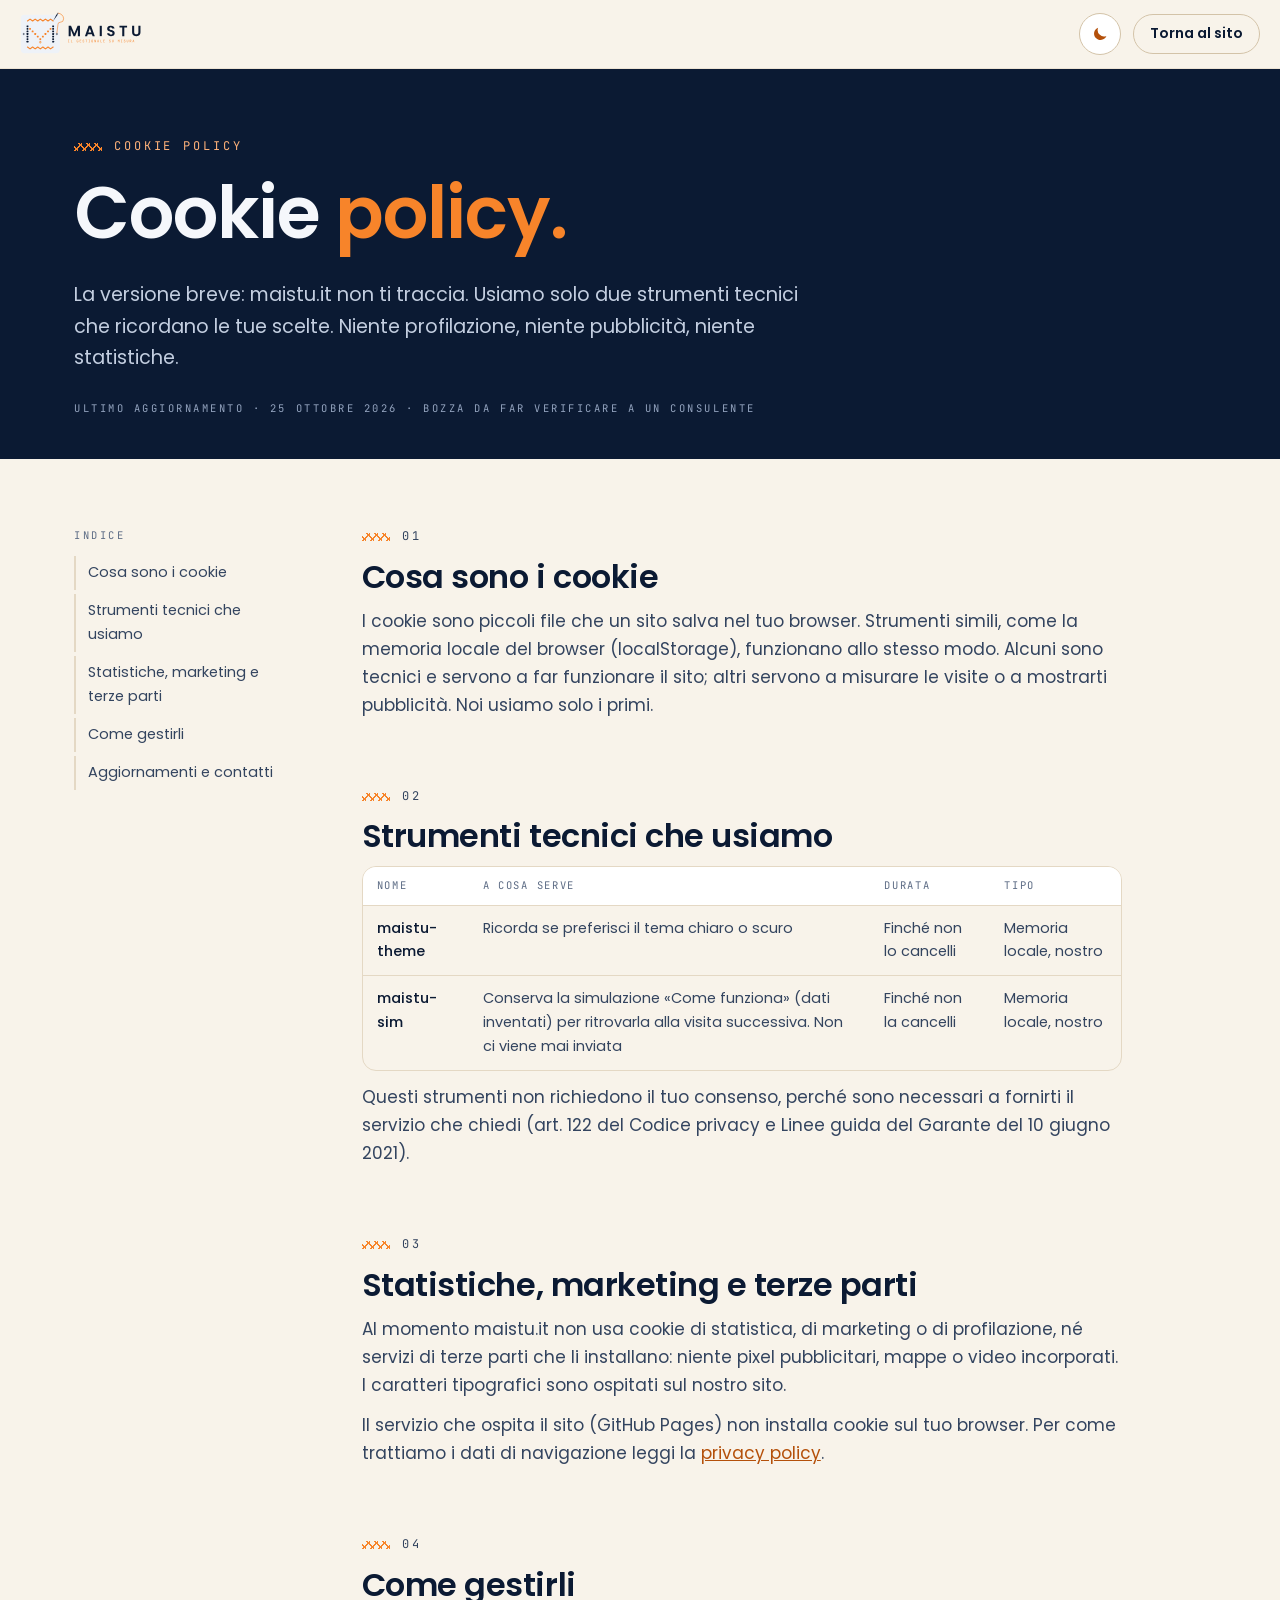
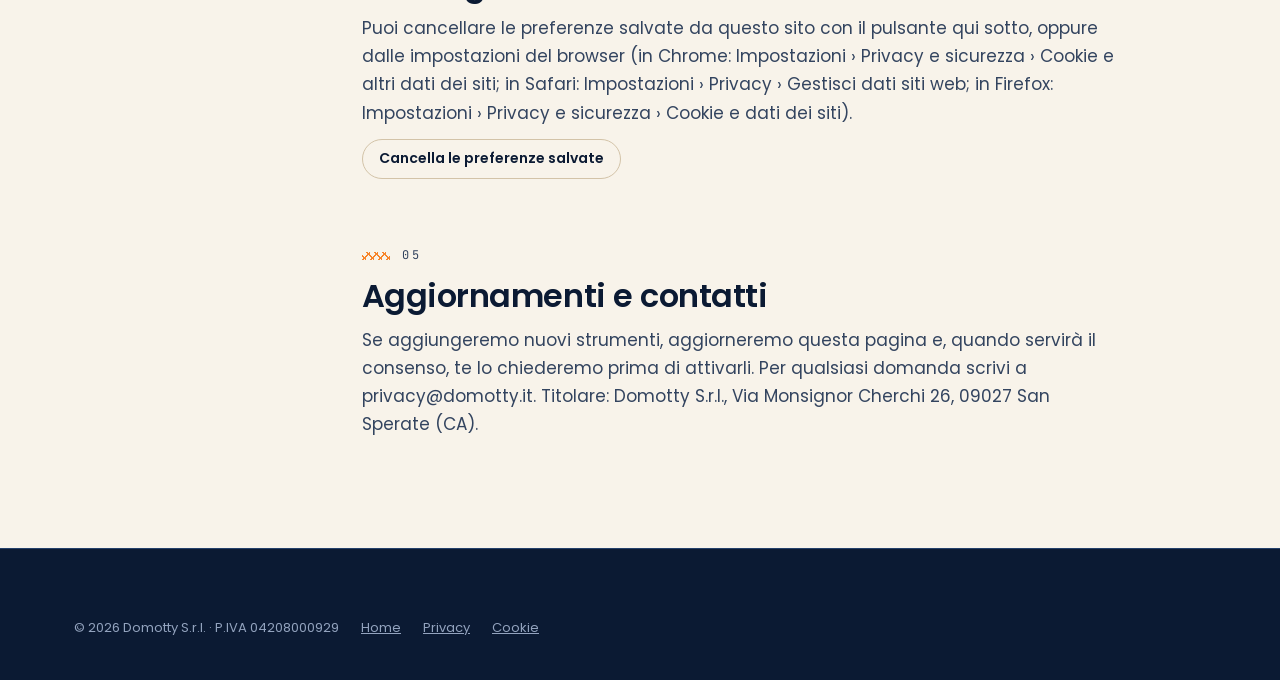
==== cookie.html @ d130bfd6 "Pagine privacy, cookie e conferma della newsletter Co-Authored-By: Claude Opus 5.5 <noreply@anthropi" ====
<!doctype html>
<html lang="it">
<head>
<meta charset="utf-8">
<meta name="viewport" content="width=device-width, initial-scale=1, viewport-fit=cover">
<title>Cookie · Maistu</title>
<meta name="description" content="Gli strumenti tecnici usati dal sito maistu.it. Niente profilazione, niente pubblicità.">
<link rel="canonical" href="https://maistu.it/cookie.html">
<meta name="theme-color" content="#0B1A33">
<meta name="robots" content="index,follow">
<link rel="icon" href="assets/img/favicon.svg" type="image/svg+xml">
<link rel="icon" href="assets/img/favicon-32.png" sizes="32x32">
<link rel="apple-touch-icon" href="assets/img/favicon-180.png">
<link rel="stylesheet" href="assets/css/site.css">
<script>(function () { try { var t = localStorage.getItem('maistu-theme'); if (t === 'light' || t === 'dark') document.documentElement.setAttribute('data-theme', t); } catch (e) {} document.documentElement.classList.add('js'); })();</script>
</head>
<body>
<a class="skip" href="#main">Vai al contenuto</a>
<header class="nav">
  <div class="nav-in">
    <a class="brand" href="./" aria-label="Maistu, torna alla home">
      <img class="logo-dark" src="assets/img/maistu-logo-orizzontale-scuro.svg" alt="Maistu" width="170" height="60">
      <img class="logo-light" src="assets/img/maistu-logo-orizzontale-chiaro.svg" alt="Maistu" width="170" height="60">
    </a>
    <div class="nav-act" style="margin-left:auto">
      <button class="theme" id="theme" type="button" aria-label="Cambia tema chiaro o scuro">
        <svg class="i-sun" viewBox="0 0 24 24" width="18" height="18" aria-hidden="true"><circle cx="12" cy="12" r="4.5" fill="currentColor"/><g stroke="currentColor" stroke-width="2" stroke-linecap="round"><path d="M12 1.5v2.5M12 20v2.5M1.5 12H4M20 12h2.5M4.6 4.6l1.8 1.8M17.6 17.6l1.8 1.8M4.6 19.4l1.8-1.8M17.6 6.4l1.8-1.8"/></g></svg>
        <svg class="i-moon" viewBox="0 0 24 24" width="18" height="18" aria-hidden="true"><path d="M20.5 14.5A8.5 8.5 0 0 1 9.5 3.5a8.5 8.5 0 1 0 11 11Z" fill="currentColor"/></svg>
      </button>
      <a class="btn btn-ghost btn-sm" href="./">Torna al sito</a>
    </div>
  </div>
</header>
<main id="main">
<section class="lhero night"><div class="wrap"><p class="eyebrow">Cookie policy</p><h1>Cookie <span class="or">policy.</span></h1><p class="lead">La versione breve: maistu.it non ti traccia. Usiamo solo due strumenti tecnici che ricordano le tue scelte. Niente profilazione, niente pubblicità, niente statistiche.</p><p class="lmeta mono">Ultimo aggiornamento · 25 ottobre 2026 · Bozza da far verificare a un consulente</p></div></section>
<div class="wrap lgrid"><nav class="ltoc" aria-label="Indice"><p class="mono">Indice</p><a href="#s1">Cosa sono i cookie</a><a href="#s2">Strumenti tecnici che usiamo</a><a href="#s3">Statistiche, marketing e terze parti</a><a href="#s4">Come gestirli</a><a href="#s5">Aggiornamenti e contatti</a></nav><div class="lbody"><section class="lsec" id="s1"><p class="eyebrow">01</p><h2>Cosa sono i cookie</h2><p>I cookie sono piccoli file che un sito salva nel tuo browser. Strumenti simili, come la memoria locale del browser (localStorage), funzionano allo stesso modo. Alcuni sono tecnici e servono a far funzionare il sito; altri servono a misurare le visite o a mostrarti pubblicità. Noi usiamo solo i primi.</p></section><section class="lsec" id="s2"><p class="eyebrow">02</p><h2>Strumenti tecnici che usiamo</h2><div class="ltbl"><table><thead><tr><th>Nome</th><th>A cosa serve</th><th>Durata</th><th>Tipo</th></tr></thead><tbody><tr><td>maistu-theme</td><td>Ricorda se preferisci il tema chiaro o scuro</td><td>Finché non lo cancelli</td><td>Memoria locale, nostro</td></tr><tr><td>maistu-sim</td><td>Conserva la simulazione «Come funziona» (dati inventati) per ritrovarla alla visita successiva. Non ci viene mai inviata</td><td>Finché non la cancelli</td><td>Memoria locale, nostro</td></tr></tbody></table></div><p>Questi strumenti non richiedono il tuo consenso, perché sono necessari a fornirti il servizio che chiedi (art. 122 del Codice privacy e Linee guida del Garante del 10 giugno 2021).</p></section><section class="lsec" id="s3"><p class="eyebrow">03</p><h2>Statistiche, marketing e terze parti</h2><p>Al momento maistu.it non usa cookie di statistica, di marketing o di profilazione, né servizi di terze parti che li installano: niente pixel pubblicitari, mappe o video incorporati. I caratteri tipografici sono ospitati sul nostro sito.</p><p>Il servizio che ospita il sito (GitHub Pages) non installa cookie sul tuo browser. Per come trattiamo i dati di navigazione leggi la <a href="privacy.html">privacy policy</a>.</p></section><section class="lsec" id="s4"><p class="eyebrow">04</p><h2>Come gestirli</h2><p>Puoi cancellare le preferenze salvate da questo sito con il pulsante qui sotto, oppure dalle impostazioni del browser (in Chrome: Impostazioni › Privacy e sicurezza › Cookie e altri dati dei siti; in Safari: Impostazioni › Privacy › Gestisci dati siti web; in Firefox: Impostazioni › Privacy e sicurezza › Cookie e dati dei siti).</p><p><button class="btn btn-ghost btn-sm" type="button" id="clearPrefs">Cancella le preferenze salvate</button> <span class="tiny muted" id="clearOut" role="status" aria-live="polite"></span></p></section><section class="lsec" id="s5"><p class="eyebrow">05</p><h2>Aggiornamenti e contatti</h2><p>Se aggiungeremo nuovi strumenti, aggiorneremo questa pagina e, quando servirà il consenso, te lo chiederemo prima di attivarli. Per qualsiasi domanda scrivi a privacy@domotty.it. Titolare: Domotty S.r.l., Via Monsignor Cherchi 26, 09027 San Sperate (CA).</p></section></div></div>
</main>
<footer class="foot night">
  <div class="wrap foot-in">
    <div class="foot-legal" style="grid-column:1 / -1"><span>© 2026 Domotty S.r.l. · P.IVA 04208000929</span><a href="./">Home</a><a href="privacy.html">Privacy</a><a href="cookie.html">Cookie</a></div>
  </div>
</footer>
<script src="assets/js/config.js"></script>
<script src="assets/js/pagina.js"></script>

</body>
</html>
---- assets/css/site.css ----
/* Maistu · maistu.it
   Layout: pagina lunga a bande alterne (notte / tessuto), contenuti su griglia aurea,
   ogni sezione si "cuce" allo scroll. Tema scuro di base, chiaro su fondo lana. */

@font-face{font-family:"Poppins";font-weight:400;font-style:normal;font-display:swap;src:url(../fonts/poppins-latin-400-normal.woff2) format("woff2")}
@font-face{font-family:"Poppins";font-weight:500;font-style:normal;font-display:swap;src:url(../fonts/poppins-latin-500-normal.woff2) format("woff2")}
@font-face{font-family:"Poppins";font-weight:600;font-style:normal;font-display:swap;src:url(../fonts/poppins-latin-600-normal.woff2) format("woff2")}
@font-face{font-family:"Poppins";font-weight:700;font-style:normal;font-display:swap;src:url(../fonts/poppins-latin-700-normal.woff2) format("woff2")}
@font-face{font-family:"JetBrains Mono";font-weight:400;font-style:normal;font-display:swap;src:url(../fonts/jetbrains-mono-latin-400-normal.woff2) format("woff2")}
@font-face{font-family:"JetBrains Mono";font-weight:500;font-style:normal;font-display:swap;src:url(../fonts/jetbrains-mono-latin-500-normal.woff2) format("woff2")}

:root{
  /* palette (scuro, di base) */
  --bg:#0B1A33; --bg-alt:#0E1F3B; --sf1:#10223F; --sf2:#132849; --sf3:#1A3460;
  --b1:#23406A; --b2:#2F4E7C;
  --fg:#F5F7FB; --t2:#C3CEE0; --t3:#93A3BE;
  --or:#F7842A; --or-2:#FFB27A; --or-tx:#FFB27A; --on-or:#0B1A33;
  --ok:#4CC38A; --warn:#F2B84B; --bad:#EF6B5B;
  --shadow:0 30px 80px -40px rgba(0,0,0,.7);
  --dot-off:rgba(245,247,251,.08);
  /* tipografia */
  --font:"Poppins",system-ui,-apple-system,"Segoe UI",Roboto,sans-serif;
  --mono:"JetBrains Mono",ui-monospace,SFMono-Regular,Menlo,monospace;
  /* scala aurea (maistu-tokens.css) */
  --s-1:6.1px; --s0:9.9px; --s1:16px; --s2:25.9px; --s3:41.9px; --s4:67.8px; --s5:109.7px;
  --r:14px; --r-l:22px;
  --nav-h:68px;
  color-scheme:dark;
}
@media (prefers-color-scheme: light){
  :root:not([data-theme="dark"]){
    --bg:#F8F3EA; --bg-alt:#F2E8D8; --sf1:#FFFFFF; --sf2:#FBF7F0; --sf3:#F1E9DC;
    --b1:#E4D8C4; --b2:#D3C3A8;
    --fg:#0B1A33; --t2:#33445F; --t3:#5D6C85;
    --or:#F7842A; --or-2:#E06E14; --or-tx:#B4500A; --on-or:#0B1A33;
    --ok:#1F8A5B; --warn:#A86A00; --bad:#C0392B;
    --shadow:0 30px 70px -40px rgba(60,40,10,.35);
    --dot-off:rgba(11,26,51,.08);
    color-scheme:light;
  }
}
:root[data-theme="light"]{
  --bg:#F8F3EA; --bg-alt:#F2E8D8; --sf1:#FFFFFF; --sf2:#FBF7F0; --sf3:#F1E9DC;
  --b1:#E4D8C4; --b2:#D3C3A8;
  --fg:#0B1A33; --t2:#33445F; --t3:#5D6C85;
  --or:#F7842A; --or-2:#E06E14; --or-tx:#B4500A; --on-or:#0B1A33;
  --ok:#1F8A5B; --warn:#A86A00; --bad:#C0392B;
  --shadow:0 30px 70px -40px rgba(60,40,10,.35);
  --dot-off:rgba(11,26,51,.08);
  color-scheme:light;
}
/* Bande "notte": restano blu notte in entrambi i temi (hero, visione, Jana, contatti, footer). */
.night{
  --bg:#0B1A33; --bg-alt:#0E1F3B; --sf1:#10223F; --sf2:#132849; --sf3:#1A3460;
  --b1:#23406A; --b2:#2F4E7C;
  --fg:#F5F7FB; --t2:#C3CEE0; --t3:#93A3BE;
  --or-tx:#FFB27A; --or-2:#FFB27A;
  --dot-off:rgba(245,247,251,.08);
  --ok:#4CC38A; --warn:#F2B84B; --bad:#EF6B5B;
  background:var(--bg); color:var(--fg);
  color-scheme:dark;
}

*{box-sizing:border-box}
html{scroll-behavior:smooth;scroll-padding-top:calc(var(--nav-h) + 12px)}
@media (prefers-reduced-motion: reduce){html{scroll-behavior:auto}}
body{margin:0;background:var(--bg);color:var(--fg);font-family:var(--font);font-size:17px;line-height:1.65;-webkit-font-smoothing:antialiased;overflow-x:hidden}
body::before{content:"";position:fixed;inset:0 0 auto;height:env(safe-area-inset-top,0px);z-index:60;background:#0B1A33}
img{max-width:100%;height:auto;display:block}
a{color:var(--or-tx)}
a:hover{color:var(--or)}
button{font:inherit;color:inherit}
:focus-visible{outline:2px solid var(--or);outline-offset:3px;border-radius:6px}
h1,h2,h3{font-weight:600;line-height:1.12;letter-spacing:-.015em;text-wrap:balance;margin:0}
h2{font-size:clamp(32px,4.4vw,54px)}
h3{font-size:clamp(19px,1.7vw,22px);letter-spacing:-.005em}
p{margin:0}
em{font-style:normal;color:var(--or-tx)}
.mono{font-family:var(--mono);font-size:12px;letter-spacing:.24em;text-transform:uppercase}
.muted{color:var(--t3)}
.tiny{font-size:13px;line-height:1.5}
.mini{font-size:10.5px;color:var(--t3);text-align:center}
.sr{position:absolute;width:1px;height:1px;overflow:hidden;clip:rect(0 0 0 0);white-space:nowrap}
.skip{position:absolute;left:-999px;top:8px;z-index:100;background:var(--or);color:var(--on-or);padding:8px 14px;border-radius:8px}
.skip:focus{left:max(16px,env(safe-area-inset-left,0px))}

.wrap{max-width:1180px;margin:0 auto;padding-left:max(24px,env(safe-area-inset-left,0px));padding-right:max(24px,env(safe-area-inset-right,0px))}
.wrap.narrow{max-width:820px}
.two{display:grid;grid-template-columns:1.618fr 1fr;gap:var(--s4);align-items:center}
.two > *{min-width:0}
.sec{padding-block:var(--s5)}
.sec-alt{background:var(--bg-alt)}
.head{max-width:760px;display:grid;gap:var(--s1);margin-bottom:var(--s4)}
.eyebrow{font-family:var(--mono);font-size:12px;letter-spacing:.24em;text-transform:uppercase;color:var(--or-tx);display:flex;align-items:center;gap:12px}
.eyebrow::before{content:"";width:28px;height:8px;flex:none;background:
  linear-gradient(135deg,transparent 45%,var(--or) 45% 60%,transparent 60%) 0 0/8px 8px repeat-x,
  linear-gradient(45deg,transparent 45%,var(--or) 45% 60%,transparent 60%) 4px 0/8px 8px repeat-x}
.lead{font-size:clamp(17px,1.5vw,20px);color:var(--t2);max-width:62ch}
.sec p + p{margin-top:var(--s1)}
.sec .two p:not(.eyebrow):not(.mono):not(.lead){color:var(--t2);max-width:62ch}

/* ---------- bottoni ---------- */
.btn{display:inline-flex;align-items:center;justify-content:center;gap:8px;min-height:50px;padding:0 24px;border-radius:999px;border:1px solid transparent;font-weight:600;font-size:15.5px;text-decoration:none;cursor:pointer;transition:transform .25s cubic-bezier(.2,.8,.2,1),box-shadow .25s,background .25s,color .25s;white-space:nowrap}
.btn:active{transform:scale(.97)}
.btn-or{background:var(--or);color:var(--on-or);box-shadow:0 10px 30px -12px rgba(247,132,42,.8)}
.btn-or:hover{color:var(--on-or);transform:translateY(-2px);box-shadow:0 16px 36px -12px rgba(247,132,42,.9)}
.btn-ghost{border-color:var(--b2);color:var(--fg);background:transparent}
.btn-ghost:hover{color:var(--fg);border-color:var(--or)}
.btn-sm{min-height:40px;padding:0 16px;font-size:14px}
.btn-wide{width:100%}

/* ---------- nav ---------- */
.nav{position:sticky;top:env(safe-area-inset-top,0px);z-index:50;background:color-mix(in srgb,var(--bg) 94%,transparent);-webkit-backdrop-filter:blur(14px) saturate(1.2);backdrop-filter:blur(14px) saturate(1.2);border-bottom:1px solid color-mix(in srgb,var(--b1) 60%,transparent)}
.nav-in{max-width:1280px;margin:0 auto;height:var(--nav-h);display:flex;align-items:center;gap:var(--s2);padding-left:max(20px,env(safe-area-inset-left,0px));padding-right:max(20px,env(safe-area-inset-right,0px))}
.brand img{height:44px;width:auto}
.logo-light{display:none}
:root[data-theme="light"] .nav .logo-dark{display:none}
:root[data-theme="light"] .nav .logo-light{display:block}
@media (prefers-color-scheme: light){
  :root:not([data-theme="dark"]) .nav .logo-dark{display:none}
  :root:not([data-theme="dark"]) .nav .logo-light{display:block}
}
.links{display:flex;gap:var(--s2);margin-left:auto}
.links a{color:var(--t2);text-decoration:none;font-size:15px;font-weight:500;position:relative;padding:6px 0}
.links a::after{content:"";position:absolute;left:0;right:0;bottom:0;height:2px;background:repeating-linear-gradient(90deg,var(--or) 0 6px,transparent 6px 10px);transform:scaleX(0);transform-origin:left;transition:transform .35s cubic-bezier(.2,.8,.2,1)}
.links a:hover,.links a.on{color:var(--fg)}
.links a:hover::after,.links a.on::after{transform:none}
.nav-act{display:flex;align-items:center;gap:12px}
.theme{width:42px;height:42px;border-radius:50%;border:1px solid var(--b2);background:var(--sf1);display:grid;place-items:center;cursor:pointer;color:var(--or-tx);transition:transform .5s cubic-bezier(.3,1.6,.4,1)}
.theme:hover{transform:rotate(25deg)}
.theme .i-moon{display:none}
:root[data-theme="light"] .theme .i-sun{display:none}
:root[data-theme="light"] .theme .i-moon{display:block}
@media (prefers-color-scheme: light){
  :root:not([data-theme="dark"]) .theme .i-sun{display:none}
  :root:not([data-theme="dark"]) .theme .i-moon{display:block}
}
.nav-thread{position:absolute;left:0;right:0;bottom:-1px;height:2px;overflow:hidden}
.nav-thread i{display:block;height:100%;width:100%;transform-origin:left;transform:scaleX(var(--read,0));background:repeating-linear-gradient(90deg,var(--or) 0 8px,transparent 8px 12px)}

/* ---------- hero ---------- */
.hero{position:relative;overflow:hidden;padding-block:var(--s4) var(--s5)}
.hero-weave{display:none;position:absolute;inset:0;pointer-events:none;opacity:.55;
  background-image:radial-gradient(circle at center,rgba(245,247,251,.09) 1.6px,transparent 2px);
  background-size:22px 22px;
  -webkit-mask-image:radial-gradient(ellipse 45% 60% at 82% 40%,#000 5%,transparent 70%);
  mask-image:radial-gradient(ellipse 45% 60% at 82% 40%,#000 5%,transparent 70%)}
.hero::after{content:"";position:absolute;width:720px;height:720px;right:-260px;top:-200px;border-radius:50%;background:radial-gradient(circle,rgba(247,132,42,.16),transparent 65%);pointer-events:none}
.hero-in{position:relative;z-index:1;display:grid;grid-template-columns:minmax(0,1fr) minmax(0,1.35fr);gap:var(--s4);align-items:center}
.hero-logo{margin:0;position:relative;justify-self:center;width:min(420px,100%);display:grid;justify-items:center;gap:6px}
.k01{aspect-ratio:279.2/326.9;width:100%;max-width:100%}
.k01 img{width:100%;height:100%}
.replay{display:inline-flex;align-items:center;gap:6px;background:transparent;border:1px solid var(--b1);color:var(--t3);border-radius:999px;padding:5px 12px;font-size:12px;cursor:pointer;opacity:0;transition:opacity .6s,color .2s,border-color .2s}
.replay.show{opacity:1}
.replay:hover{color:var(--fg);border-color:var(--or)}
.hero h1{font-size:clamp(40px,5.6vw,76px);line-height:1.04;letter-spacing:-.025em;margin-block:var(--s1) var(--s2)}
.stitch-word{position:relative;white-space:nowrap;color:var(--or)}
.stitch-word::after{content:"";position:absolute;left:0;right:0;bottom:-.08em;height:4px;background:repeating-linear-gradient(90deg,var(--or) 0 10px,transparent 10px 16px);transform-origin:left;transform:scaleX(0);animation:sew 1.2s 1.6s cubic-bezier(.6,0,.2,1) forwards}
@keyframes sew{to{transform:none}}
.hero .lead{margin-bottom:var(--s3)}
.cta{display:flex;flex-wrap:wrap;gap:12px}
.hero-proof{list-style:none;padding:0;margin:var(--s3) 0 0;display:flex;flex-wrap:wrap;gap:10px 28px;color:var(--t3);font-size:14px}
.hero-proof b{color:var(--fg);font-weight:600;margin-right:4px}
.hx{opacity:0;transform:translateY(18px);animation:hx .8s cubic-bezier(.2,.8,.2,1) forwards;animation-delay:var(--d,0s)}
@keyframes hx{to{opacity:1;transform:none}}
.scroll-cue{position:absolute;left:50%;bottom:22px;width:26px;height:42px;border:2px solid var(--b2);border-radius:14px;transform:translateX(-50%);z-index:1}
.scroll-cue span{position:absolute;left:50%;top:8px;width:4px;height:8px;margin-left:-2px;border-radius:2px;background:var(--or);animation:cue 1.8s infinite}
@keyframes cue{0%{opacity:0;transform:none}30%{opacity:1}80%{opacity:0;transform:translateY(12px)}100%{opacity:0}}

/* ---------- reveal allo scroll ---------- */
.js .rv{opacity:0;transform:translateY(28px);transition:opacity .9s cubic-bezier(.2,.8,.2,1),transform .9s cubic-bezier(.2,.8,.2,1);transition-delay:var(--rd,0s)}
.js .rv.in{opacity:1;transform:none}

/* ---------- il nome / marchio ---------- */
.pron{display:flex;flex-wrap:wrap;align-items:baseline;gap:12px;margin-block:var(--s1) var(--s2)}
.pron .mono{color:var(--or-tx);font-size:14px}
.pron .muted{font-size:14px}
#nome h2{margin-top:var(--s1)}
.mark-explorer{display:grid;gap:var(--s1)}
.mark-stage{width:min(320px,100%);aspect-ratio:1;margin:0 auto;position:relative}
.mark-stage svg,.mark-stage img{width:100%;height:100%;display:block;overflow:visible}
.mark-stage svg *{transition:opacity .45s ease,filter .45s ease}
.mark-stage[data-focus] .part{opacity:1}
.mark-stage[data-focus="punti"] .part:not(.p-punti),
.mark-stage[data-focus="ago"] .part:not(.p-ago),
.mark-stage[data-focus="cornice"] .part:not(.p-cornice){opacity:.12}
.mark-stage[data-focus="punti"] .p-punti,.mark-stage[data-focus="ago"] .p-ago,.mark-stage[data-focus="cornice"] .p-cornice{filter:drop-shadow(0 0 6px rgba(247,132,42,.55))}
.signs{display:grid;gap:10px}
.sign{text-align:left;background:var(--sf1);border:1px solid var(--b1);border-radius:var(--r);padding:14px 18px;cursor:pointer;display:grid;gap:2px;transition:border-color .3s,background .3s,transform .3s}
.sign:hover{border-color:var(--b2);transform:translateX(4px)}
.sign[aria-selected="true"]{border-color:var(--or);background:var(--sf2)}
.sign-t{font-weight:600}
.sign-d{font-size:14px;color:var(--t3);line-height:1.5}

/* ---------- filosofia ---------- */
.fit{background:var(--sf1);border:1px solid var(--b1);border-radius:var(--r-l);padding:var(--s3);box-shadow:var(--shadow)}
.fit-switch{position:relative;display:grid;grid-template-columns:1fr 1fr;background:var(--bg);border:1px solid var(--b1);border-radius:999px;padding:5px;max-width:560px;margin:0 auto var(--s3)}
.fit-switch button{position:relative;z-index:1;background:none;border:0;padding:12px 10px;border-radius:999px;font-weight:600;font-size:15px;cursor:pointer;color:var(--t3);transition:color .3s}
.fit-switch button[aria-checked="true"]{color:var(--on-or)}
.fit-knob{position:absolute;top:5px;bottom:5px;left:5px;width:calc(50% - 5px);border-radius:999px;background:var(--or);transition:transform .55s cubic-bezier(.5,1.5,.4,1)}
.fit[data-mode="maistu"] .fit-knob{transform:translateX(100%)}
.fit[data-mode="taglia"] .fit-knob{background:var(--t3)}
.fit-rows{list-style:none;margin:0;padding:0;display:grid}
.fit-rows li{display:grid;grid-template-columns:180px 1fr;gap:var(--s2);padding:16px 4px;border-top:1px dashed var(--b1);align-items:baseline}
.fit-rows li:first-child{border-top:0}
.fit-k{font-family:var(--mono);font-size:12px;letter-spacing:.2em;text-transform:uppercase;color:var(--t3)}
.fit-v{font-size:18px;transition:opacity .25s,transform .35s;min-width:0}
.fit-v.swap{opacity:0;transform:translateY(6px)}
.fit[data-mode="taglia"] .fit-v{color:var(--t3);text-decoration:line-through;text-decoration-color:color-mix(in srgb,var(--t3) 50%,transparent)}
.fit[data-mode="maistu"] .fit-v{color:var(--fg)}
.manifesto{display:grid;grid-template-columns:repeat(4,minmax(0,1fr));gap:var(--s2);margin-top:var(--s4)}
.man{display:grid;gap:10px;align-content:start;padding-top:var(--s2);border-top:2px solid var(--b1);position:relative}
.man::before{content:"";position:absolute;left:0;top:-2px;height:2px;width:0;background:var(--or);transition:width 1.2s .3s cubic-bezier(.6,0,.2,1)}
.man.in::before{width:42px}
.man-n{color:var(--or-tx)}
.man p{color:var(--t2);font-size:15.5px}
.man:nth-child(2){--rd:.1s}.man:nth-child(3){--rd:.2s}.man:nth-child(4){--rd:.3s}

/* ---------- visione ---------- */
.vision{position:relative;overflow:hidden;padding-block:calc(var(--s5) * 1.3)}
.loom{position:absolute;inset:0;display:grid;justify-content:end;align-content:center;gap:12px;padding-right:4vw;opacity:.85;pointer-events:none;
  -webkit-mask-image:linear-gradient(90deg,transparent 30%,#000 62%,#000 92%,transparent);mask-image:linear-gradient(90deg,transparent 30%,#000 62%,#000 92%,transparent)}
.loom i{width:8px;height:8px;border-radius:2px;background:var(--dot-off);transition:background .5s,transform .5s cubic-bezier(.3,1.7,.5,1);transform:scale(.7)}
.loom i.on{transform:none}
.loom i.on.o{background:rgba(247,132,42,.55)}
.loom i.on.w{background:rgba(245,247,251,.16)}
.vision-in{position:relative;z-index:1;display:grid;gap:var(--s3)}
.vision h2.big{font-size:clamp(28px,3.6vw,48px);max-width:24ch;line-height:1.18}
.pillars{display:grid;grid-template-columns:repeat(3,minmax(0,1fr));gap:var(--s2)}
.pillar{background:color-mix(in srgb,var(--sf1) 86%,transparent);-webkit-backdrop-filter:blur(6px);backdrop-filter:blur(6px);border:1px solid var(--b1);border-radius:var(--r-l);padding:var(--s2);display:grid;gap:8px}
.pillar p{color:var(--t2);font-size:15.5px}
.pillar:nth-child(2){--rd:.12s}.pillar:nth-child(3){--rd:.24s}

/* ---------- finestre (mock app) ---------- */
.win{background:var(--sf1);border:1px solid var(--b1);border-radius:var(--r-l);box-shadow:var(--shadow);overflow:hidden;min-width:0}
.win-bar{display:flex;align-items:center;gap:7px;padding:12px 16px;border-bottom:1px solid var(--b1);background:var(--sf2)}
.win-bar i{width:10px;height:10px;border-radius:50%;background:var(--b2)}
.win-bar i:first-child{background:var(--or)}
.win-bar .mono{font-size:10.5px;letter-spacing:.14em;color:var(--t3);margin-left:8px;text-transform:none;overflow:hidden;text-overflow:ellipsis;white-space:nowrap}

/* ---------- moduli ---------- */
.mods{display:grid;grid-template-columns:minmax(0,1fr) minmax(0,1.618fr);gap:var(--s3);align-items:start}
.mod-tabs{display:grid;gap:10px}
.mod-tabs button{text-align:left;display:grid;gap:2px;background:transparent;border:1px solid var(--b1);border-radius:var(--r);padding:16px 20px;cursor:pointer;position:relative;overflow:hidden;transition:border-color .3s,background .3s}
.mod-tabs button::before{content:"";position:absolute;left:0;top:0;bottom:0;width:3px;background:var(--or);transform:scaleY(0);transition:transform .4s cubic-bezier(.2,.8,.2,1)}
.mod-tabs button[aria-selected="true"]{background:var(--sf1);border-color:var(--b2)}
.mod-tabs button[aria-selected="true"]::before{transform:none}
.mod-tabs .mt{font-weight:600;font-size:17px}
.mod-tabs .md{font-size:14px;color:var(--t3)}
.mod-body{padding:var(--s2);min-height:340px}
.mod-body > *{animation:fadeUp .5s cubic-bezier(.2,.8,.2,1) both}
@keyframes fadeUp{from{opacity:0;transform:translateY(10px)}to{opacity:1;transform:none}}
.tbl{width:100%;border-collapse:collapse;font-size:14px;font-variant-numeric:tabular-nums}
.tbl th{font-family:var(--mono);font-weight:400;font-size:10.5px;letter-spacing:.16em;text-transform:uppercase;color:var(--t3);text-align:left;padding:8px 10px;border-bottom:1px solid var(--b1)}
.tbl td{padding:11px 10px;border-bottom:1px solid color-mix(in srgb,var(--b1) 60%,transparent);white-space:nowrap}
.tbl td.r,.tbl th.r{text-align:right}
.tbl tr.flash td{animation:flash 1.6s ease}
@keyframes flash{0%{background:color-mix(in srgb,var(--or) 30%,transparent)}100%{background:transparent}}
.tbl-wrap{overflow-x:auto;min-width:0}
.pill{display:inline-flex;align-items:center;gap:6px;font-size:12px;font-weight:500;padding:3px 10px;border-radius:999px;border:1px solid currentColor;line-height:1.5;background:transparent;cursor:default}
button.pill{cursor:pointer}
.pill::before{content:"";width:6px;height:6px;border-radius:50%;background:currentColor}
.st-new{color:var(--or-tx)} .st-prep{color:var(--warn)} .st-ok{color:var(--ok)} .st-bad{color:var(--bad)}
.kpis{display:grid;grid-template-columns:repeat(auto-fit,minmax(110px,1fr));gap:12px;margin-bottom:var(--s2)}
.kpi{background:var(--sf2);border:1px solid var(--b1);border-radius:12px;padding:12px 14px;display:grid;gap:2px;min-width:0}
.kpi .k{font-family:var(--mono);font-size:10px;letter-spacing:.16em;text-transform:uppercase;color:var(--t3)}
.kpi .v{font-size:22px;font-weight:600;font-variant-numeric:tabular-nums}
.kpi .v.alert{color:var(--bad)}
.stock{display:grid;gap:12px}
.stock-row{display:grid;grid-template-columns:minmax(0,1fr) 120px 64px auto;gap:12px;align-items:center;font-size:14px}
.stock-row .nm{overflow:hidden;text-overflow:ellipsis;white-space:nowrap}
.bar{height:8px;border-radius:6px;background:var(--sf3);overflow:hidden}
.bar i{display:block;height:100%;border-radius:6px;background:var(--ok);transition:width .6s cubic-bezier(.2,.8,.2,1)}
.bar i.low{background:var(--bad)}
.bar i.mid{background:var(--warn)}
.qty{font-variant-numeric:tabular-nums;text-align:right}
.mini-btn{background:transparent;border:1px solid var(--b2);border-radius:999px;padding:4px 12px;font-size:12.5px;cursor:pointer;color:var(--fg)}
.mini-btn:hover{border-color:var(--or)}
.chans{display:grid;grid-template-columns:repeat(2,minmax(0,1fr));gap:12px}
.chan{display:flex;align-items:center;gap:12px;padding:14px;border:1px solid var(--b1);border-radius:12px;background:var(--sf2);min-width:0}
.chan .ic{width:36px;height:36px;border-radius:10px;display:grid;place-items:center;background:var(--sf3);color:var(--or-tx);font-weight:700;font-size:14px;flex:none}
.chan .nm{font-weight:600;font-size:14.5px}
.chan .sb{font-size:12.5px;color:var(--t3)}
.chan .tg{margin-left:auto}
.tg{position:relative;width:42px;height:24px;border-radius:999px;border:0;background:var(--b2);cursor:pointer;flex:none;transition:background .3s}
.tg::after{content:"";position:absolute;top:3px;left:3px;width:18px;height:18px;border-radius:50%;background:#F5F7FB;transition:transform .35s cubic-bezier(.5,1.6,.4,1)}
.tg[aria-pressed="true"]{background:var(--or)}
.tg[aria-pressed="true"]::after{transform:translateX(18px)}
.flow{display:flex;flex-wrap:wrap;align-items:center;justify-content:center;gap:10px 14px;margin-top:var(--s3)}
.flow-step{font-size:14px;font-weight:500;padding:8px 16px;border-radius:999px;border:1px dashed var(--b2);background:var(--sf1)}
.flow-arrow{width:34px;height:2px;background:repeating-linear-gradient(90deg,var(--or) 0 5px,transparent 5px 9px);position:relative}
.flow-arrow::after{content:"";position:absolute;right:-2px;top:-4px;border:5px solid transparent;border-left-color:var(--or)}
.doc-list{display:grid;gap:10px}
.doc{display:grid;grid-template-columns:auto minmax(0,1fr) auto;gap:14px;align-items:center;padding:12px 14px;border:1px solid var(--b1);border-radius:12px;background:var(--sf2);font-size:14px}
.doc .ty{font-family:var(--mono);font-size:10.5px;letter-spacing:.14em;padding:4px 8px;border-radius:6px;background:var(--sf3);color:var(--or-tx)}
.doc .sb{font-size:12.5px;color:var(--t3)}

/* ---------- demo / sartoria ---------- */
.tailor{display:grid;grid-template-columns:minmax(0,300px) minmax(0,1fr);gap:var(--s3);align-items:start}
.tailor-form{display:grid;gap:12px;background:var(--sf1);border:1px solid var(--b1);border-radius:var(--r-l);padding:var(--s2);position:sticky;top:calc(var(--nav-h) + 24px)}
.step-l{color:var(--t3);font-size:11px;margin-top:6px}
.sectors{display:grid;grid-template-columns:1fr 1fr;gap:8px}
.sectors button{background:var(--sf2);border:1px solid var(--b1);border-radius:12px;padding:10px;font-size:13.5px;font-weight:500;cursor:pointer;text-align:left;line-height:1.3;transition:border-color .25s,background .25s}
.sectors button:hover{border-color:var(--b2)}
.sectors button[aria-checked="true"]{border-color:var(--or);background:color-mix(in srgb,var(--or) 14%,var(--sf2))}
input,select,textarea{font:inherit;font-size:16px;color:var(--fg);background:var(--bg);border:1px solid var(--b2);border-radius:12px;padding:12px 14px;width:100%;transition:border-color .2s,box-shadow .2s}
input:focus,select:focus,textarea:focus{outline:none;border-color:var(--or);box-shadow:0 0 0 3px color-mix(in srgb,var(--or) 25%,transparent)}
.tailor-out{position:relative;min-width:0}
.sewing{position:absolute;inset:0;z-index:3;display:grid;place-items:center;align-content:center;gap:14px;background:color-mix(in srgb,var(--bg-alt) 88%,transparent);-webkit-backdrop-filter:blur(6px);backdrop-filter:blur(6px);border-radius:var(--r-l)}
.sewing[hidden]{display:none}
.sew-line{fill:none;stroke:var(--or);stroke-width:4;stroke-linecap:round;stroke-dasharray:10 8;stroke-dashoffset:0;animation:sewmove .6s linear infinite}
@keyframes sewmove{to{stroke-dashoffset:-36}}
.sewing .mono{color:var(--or-tx)}
.app{display:grid}
.app-reset{margin-left:auto;background:none;border:1px solid var(--b2);border-radius:999px;padding:3px 10px;font-size:12px;color:var(--t3);cursor:pointer}
.app-reset:hover{color:var(--fg);border-color:var(--or)}
.app-in{display:grid;grid-template-columns:190px minmax(0,1fr);min-height:520px}
.app-side{border-right:1px solid var(--b1);padding:14px 10px;display:grid;gap:4px;align-content:start;background:var(--sf2)}
.app-side button{display:flex;align-items:center;gap:10px;background:none;border:0;border-radius:10px;padding:9px 10px;font-size:14px;text-align:left;cursor:pointer;color:var(--t2)}
.app-side button:hover{background:var(--sf3);color:var(--fg)}
.app-side button[aria-current="page"]{background:var(--sf3);color:var(--fg);font-weight:600}
.app-side button[aria-current="page"] .sd{background:var(--or)}
.app-side .sd{width:8px;height:8px;border-radius:2px;background:var(--b2);flex:none}
.app-side .sep{font-family:var(--mono);font-size:9.5px;letter-spacing:.2em;color:var(--t3);padding:12px 10px 4px;text-transform:uppercase}
.app-side .new{margin-left:auto;font-size:10px;font-family:var(--mono);color:var(--or-tx)}
.app-main{display:grid;grid-template-rows:auto 1fr auto auto;padding:var(--s2);gap:var(--s1);min-width:0}
.app-top{display:flex;align-items:center;justify-content:space-between;gap:12px;flex-wrap:wrap}
.app-co{font-size:20px;font-weight:600;line-height:1.2}
.app-sub{font-size:10.5px;color:var(--t3);letter-spacing:.18em;margin-top:2px}
.app-view{min-width:0}
.app-view > *{animation:fadeUp .4s cubic-bezier(.2,.8,.2,1) both}
.app-view h4{margin:0 0 10px;font-size:13px;font-family:var(--mono);font-weight:400;letter-spacing:.16em;text-transform:uppercase;color:var(--t3)}
.chart{display:flex;align-items:flex-end;gap:8px;height:120px;padding:0 4px;border-bottom:1px solid var(--b1);margin-bottom:6px}
.chart div{flex:1;display:flex;flex-direction:column;align-items:center;justify-content:flex-end;gap:4px;height:100%;min-width:0}
.chart b{width:100%;max-width:34px;border-radius:6px 6px 2px 2px;background:var(--sf3);transition:height .6s cubic-bezier(.2,.8,.2,1)}
.chart div:last-child b{background:var(--or)}
.chart span{font-size:10.5px;color:var(--t3);font-family:var(--mono)}
.chart em{font-size:10.5px;color:var(--t2);font-variant-numeric:tabular-nums}
.ov{display:grid;grid-template-columns:minmax(0,1.4fr) minmax(0,1fr);gap:var(--s2)}
.hint{display:grid;gap:8px;font-size:13.5px}
.hint p{padding:10px 12px;border-radius:10px;background:var(--sf2);border:1px solid var(--b1);color:var(--t2)}
.hint p b{color:var(--fg)}
.search{margin-bottom:12px}
.jana-bar{display:flex;align-items:center;gap:10px;background:var(--bg);border:1px solid var(--b2);border-radius:999px;padding:4px 4px 4px 16px}
.jana-bar:focus-within{border-color:var(--or)}
.jana-bar input{border:0;background:transparent;padding:10px 0;box-shadow:none}
.jana-bar input:focus{box-shadow:none}
.jana-bar button{width:40px;height:40px;border-radius:50%;border:0;background:var(--or);color:var(--on-or);display:grid;place-items:center;cursor:pointer;flex:none}
.jana-dot{width:10px;height:10px;border-radius:50%;background:var(--or);box-shadow:0 0 0 0 rgba(247,132,42,.6);animation:pulse 2s infinite;flex:none}
@keyframes pulse{70%{box-shadow:0 0 0 10px rgba(247,132,42,0)}100%{box-shadow:0 0 0 0 rgba(247,132,42,0)}}
.jana-out{font-size:14.5px;color:var(--t2);min-height:1.6em}
.jana-out b{color:var(--or-tx);font-weight:600}
.empty{color:var(--t3);font-size:14px;padding:20px 0}

/* ---------- Jana ---------- */
.jana-sec{position:relative;overflow:hidden}
.jana-sec::before{content:"";position:absolute;right:-200px;top:10%;width:620px;height:620px;border-radius:50%;background:radial-gradient(circle,rgba(247,132,42,.14),transparent 62%);pointer-events:none}
.jana-sec .two{position:relative}
.jana-sec h2{margin-block:var(--s1) var(--s2);font-size:clamp(30px,3.6vw,46px)}
.jana-sec b{color:var(--fg)}
.ticks{list-style:none;padding:0;margin:var(--s2) 0 0;display:grid;gap:10px}
.ticks li{display:flex;gap:12px;color:var(--t2);font-size:16px}
.ticks li::before{content:"";flex:none;width:14px;height:14px;margin-top:6px;border-radius:3px;border:2px solid var(--or);transform:rotate(45deg) scale(.8)}
.phone-wrap{display:grid;justify-items:center}
.phone{width:min(360px,100%);background:var(--sf1);border:1px solid var(--b2);border-radius:36px;padding:20px 18px;box-shadow:0 40px 100px -40px rgba(0,0,0,.8),inset 0 0 0 6px var(--bg);display:grid;gap:14px}
.ph-head{display:flex;align-items:center;gap:12px;padding:6px 6px 12px;border-bottom:1px solid var(--b1)}
.ph-name{font-weight:600}
.ph-st{font-size:10px;color:var(--ok);letter-spacing:.18em}
.jana-orb{width:44px;height:44px;border-radius:50%;background:radial-gradient(circle at 35% 30%,#FFB27A,#F7842A 55%,#B4500A);display:flex;align-items:center;justify-content:center;gap:3px;flex:none}
.jana-orb i{width:3px;height:10px;border-radius:2px;background:#0B1A33;transition:height .2s}
.jana-orb.talk i{animation:eq .6s ease-in-out infinite}
.jana-orb.talk i:nth-child(2){animation-delay:.15s}
.jana-orb.talk i:nth-child(3){animation-delay:.3s}
@keyframes eq{0%,100%{height:6px}50%{height:20px}}
.chat{display:flex;flex-direction:column;gap:10px;height:280px;overflow-y:auto;padding:4px;scroll-behavior:smooth}
.msg{max-width:86%;padding:10px 14px;border-radius:18px;font-size:14.5px;line-height:1.5;animation:fadeUp .4s both}
.msg.in{background:var(--sf3);border-bottom-left-radius:6px;align-self:flex-start;color:var(--fg)}
.msg.out{background:var(--or);color:var(--on-or);border-bottom-right-radius:6px;align-self:flex-end;font-weight:500}
.msg.typing{display:flex;gap:4px;padding:14px}
.msg.typing i{width:6px;height:6px;border-radius:50%;background:var(--t3);animation:blink 1s infinite}
.msg.typing i:nth-child(2){animation-delay:.2s}.msg.typing i:nth-child(3){animation-delay:.4s}
@keyframes blink{50%{opacity:.25}}
.chips{display:flex;flex-wrap:wrap;gap:8px}
.chip{background:transparent;border:1px solid var(--b2);border-radius:999px;padding:7px 12px;font-size:13px;cursor:pointer;color:var(--t2);transition:border-color .2s,color .2s}
.chip:hover{border-color:var(--or);color:var(--fg)}
.chip:disabled{opacity:.45;cursor:default}

/* ---------- Jana ---------- */
.jana-intro{display:grid;grid-template-columns:minmax(0,1.5fr) minmax(0,1fr);gap:var(--s3);align-items:center}
.jana-title{font-size:clamp(40px,5.6vw,72px);margin-block:var(--s1) var(--s2)}
.jana-title span{color:var(--or)}
.jana-mark{margin:0;justify-self:center;width:min(300px,70vw);aspect-ratio:1}
.jana-mark img,.jana-mark svg{width:100%;height:100%;display:block;overflow:visible}
.jana-mark .jd{transform-box:fill-box;transform-origin:center;opacity:0;transform:scale(.2);transition:opacity .5s ease,transform .6s cubic-bezier(.3,1.7,.5,1);transition-delay:calc(var(--r,0) * 110ms)}
.jana-mark.on .jd{opacity:1;transform:none}
.jana-mark.live .jd{animation:jwave 3.4s ease-in-out infinite;animation-delay:calc(var(--r,0) * .22s)}
.jana-mark.talk .jd{animation-duration:1.1s;animation-delay:calc(var(--r,0) * .08s)}
@keyframes jwave{0%,100%{opacity:1;transform:none}50%{opacity:.4;transform:scale(.82)}}
.jana-name{display:grid;grid-template-columns:auto minmax(0,1fr);gap:var(--s2);align-items:start;margin-top:var(--s3);padding:var(--s2) var(--s3);border:1px solid var(--b1);border-radius:var(--r-l);background:color-mix(in srgb,var(--sf1) 80%,transparent);max-width:880px}
.jana-name img{width:64px;height:64px;border-radius:16px}
.jana-name .pron{margin:0 0 6px}
.jana-name p:not(.pron){color:var(--t2);max-width:66ch}
.jana-body{margin-top:var(--s4);align-items:start}
.jana-h3{font-size:clamp(22px,2.4vw,30px);margin-bottom:var(--s2)}
.jana-cols{display:grid;grid-template-columns:repeat(2,minmax(0,1fr));gap:var(--s2)}
.jana-k{color:var(--or-tx);font-size:11px;margin-bottom:10px}
.jana-cols .ticks{margin:0}
.jana-cols .ticks li{font-size:15px}
.jana-core{margin-top:var(--s3);color:var(--t2);padding-left:var(--s1);border-left:3px solid var(--or);max-width:62ch}
.jana-core b{color:var(--fg)}
.jana-av{position:relative;width:44px;height:44px;flex:none;border-radius:12px}
.jana-av img{width:44px;height:44px;border-radius:12px;display:block}
.jana-av::after{content:"";position:absolute;inset:-4px;border-radius:15px;border:2px solid var(--or);opacity:0}
.jana-av.talk::after{animation:ring 1s ease-out infinite}
@keyframes ring{0%{opacity:.9;transform:scale(.9)}100%{opacity:0;transform:scale(1.25)}}
.jana-ic{width:26px;height:26px;border-radius:7px;flex:none;animation:janaGlow 2.6s ease-in-out infinite}
@keyframes janaGlow{0%,100%{box-shadow:0 0 0 0 rgba(247,132,42,.5)}60%{box-shadow:0 0 0 8px rgba(247,132,42,0)}}

/* ---------- settori ---------- */
.sect-grid{display:grid;grid-template-columns:repeat(4,minmax(0,1fr));gap:var(--s1)}
.sect{position:relative;background:var(--sf1);border:1px solid var(--b1);border-radius:var(--r-l);padding:var(--s2);display:grid;gap:10px;align-content:start;overflow:hidden;min-height:230px;transition:transform .45s cubic-bezier(.2,.8,.2,1),border-color .3s}
.sect:hover,.sect:focus-within{transform:translateY(-6px);border-color:var(--or)}
.sect .ico{width:44px;height:44px;border-radius:12px;background:var(--sf2);border:1px solid var(--b1);display:grid;place-items:center;color:var(--or-tx)}
.sect h3{font-size:18px}
.sect p{font-size:14.5px;color:var(--t3);line-height:1.55}
.sect ul{list-style:none;margin:6px 0 0;padding:0;display:flex;flex-wrap:wrap;gap:6px}
.sect li{font-size:12px;padding:3px 10px;border-radius:999px;background:var(--sf2);border:1px solid var(--b1);color:var(--t2);transform:translateY(6px);opacity:.75;transition:transform .4s cubic-bezier(.2,.8,.2,1),opacity .4s,border-color .3s}
.sect:hover li,.sect:focus-within li{transform:none;opacity:1;border-color:var(--b2)}
.sect li:nth-child(2){transition-delay:.04s}.sect li:nth-child(3){transition-delay:.08s}.sect li:nth-child(4){transition-delay:.12s}
.sect .try{margin-top:auto;justify-self:start;background:none;border:0;padding:6px 0 0;color:var(--or-tx);font-weight:600;font-size:14px;cursor:pointer}
.sect .try:hover{text-decoration:underline}
.sect.custom{background:transparent;border-style:dashed}

/* ---------- metodo ---------- */
.method-wrap{position:relative;max-width:820px;margin:0 auto}
.method{list-style:none;margin:0;padding:0;display:grid;gap:var(--s3);position:relative}
.method-thread{position:absolute;left:25px;top:29px;width:8px;height:calc(100% - 58px);overflow:visible}
.method-thread path{fill:none;vector-effect:non-scaling-stroke;stroke-width:3}
.method-thread .mt-base{stroke:var(--b1);stroke-dasharray:6 6}
.method-thread .mt-sew{stroke:var(--or);stroke-dasharray:1 2;stroke-dashoffset:calc(1 - var(--mp,0))}
.mstep{display:grid;grid-template-columns:58px minmax(0,1fr);gap:var(--s2);align-items:start;position:relative}
.mnum{width:58px;height:58px;border-radius:16px;display:grid;place-items:center;background:var(--sf1);border:2px solid var(--b2);font-weight:700;font-size:20px;position:relative;z-index:1;transition:background .4s,border-color .4s,color .4s}
.mstep.lit .mnum{background:var(--or);border-color:var(--or);color:var(--on-or)}
.mstep h3{font-size:24px;margin-bottom:6px}
.mstep p{color:var(--t2);max-width:58ch}
.mtime{display:inline-block;margin-top:10px;color:var(--t3);font-size:11px}

/* ---------- prezzi ---------- */
.placeholder-note{color:var(--or-tx);font-size:11px;border:1px dashed var(--or);border-radius:8px;padding:6px 10px;justify-self:start}
.calc{display:grid;gap:var(--s3)}
.calc-ctl{display:grid;grid-template-columns:auto minmax(0,1fr) minmax(0,1.4fr);gap:var(--s3);align-items:end;background:var(--sf1);border:1px solid var(--b1);border-radius:var(--r-l);padding:var(--s2) var(--s3)}
.ctl{display:grid;gap:10px;min-width:0}
.ctl label,.ctl-l{font-size:14px;color:var(--t2);font-weight:500}
.range-row{display:flex;align-items:center;gap:14px}
.range-row output{min-width:44px;text-align:center;font-size:18px;letter-spacing:0;color:var(--fg);background:var(--sf2);border:1px solid var(--b1);border-radius:10px;padding:4px 8px}
input[type=range]{-webkit-appearance:none;appearance:none;height:6px;padding:0;border:0;border-radius:6px;background:linear-gradient(90deg,var(--or) var(--fill,10%),var(--b2) var(--fill,10%));cursor:pointer}
input[type=range]::-webkit-slider-thumb{-webkit-appearance:none;width:24px;height:24px;border-radius:7px;background:var(--or);border:4px solid var(--sf1);box-shadow:0 0 0 1px var(--or);transform:rotate(45deg)}
input[type=range]::-moz-range-thumb{width:18px;height:18px;border-radius:6px;background:var(--or);border:4px solid var(--sf1);transform:rotate(45deg)}
input[type=range]:focus{box-shadow:none}
.seg{display:inline-flex;background:var(--bg);border:1px solid var(--b1);border-radius:14px;padding:4px;gap:4px}
.seg button{background:none;border:0;border-radius:10px;padding:10px 14px;font-size:14px;font-weight:500;cursor:pointer;color:var(--t3);display:grid;justify-items:center;gap:0;line-height:1.3;transition:background .25s,color .25s}
.seg button small{font-size:11px;font-weight:400;opacity:.8}
.seg button[aria-checked="true"]{background:var(--sf3);color:var(--fg)}
.seg .save{font-size:10.5px;color:var(--or-tx);font-weight:600}
.seg-4{display:grid;grid-template-columns:repeat(4,minmax(0,1fr))}
.plans{display:grid;grid-template-columns:repeat(3,minmax(0,1fr));gap:var(--s2);align-items:stretch}
.plan{position:relative;background:var(--sf1);border:1px solid var(--b1);border-radius:var(--r-l);padding:var(--s3) var(--s2) var(--s2);display:grid;gap:14px;grid-template-rows:auto auto auto 1fr auto;transition:transform .4s cubic-bezier(.2,.8,.2,1),border-color .3s,box-shadow .3s}
.plan.reco{border-color:var(--or);box-shadow:0 30px 80px -40px rgba(247,132,42,.55);transform:translateY(-8px)}
.plan .badge{position:absolute;top:-12px;left:var(--s2);background:var(--or);color:var(--on-or);font-family:var(--mono);font-size:10.5px;letter-spacing:.16em;text-transform:uppercase;padding:4px 10px;border-radius:999px;opacity:0;transform:translateY(6px);transition:opacity .3s,transform .3s}
.plan.reco .badge{opacity:1;transform:none}
.plan h3{font-size:24px}
.plan .for{font-size:14px;color:var(--t3);margin-top:-8px}
.price{display:flex;align-items:baseline;gap:6px;font-variant-numeric:tabular-nums}
.price .n{font-size:44px;font-weight:600;letter-spacing:-.02em;line-height:1}
.price .u{color:var(--t3);font-size:14px}
.price-sub{font-size:13px;color:var(--t3);margin-top:-8px;min-height:1.4em;font-variant-numeric:tabular-nums}
.plan ul{list-style:none;margin:0;padding:0;display:grid;gap:8px;align-content:start;font-size:14.5px;color:var(--t2)}
.plan li{display:flex;gap:10px}
.plan li::before{content:"";flex:none;width:8px;height:8px;margin-top:8px;border-radius:2px;background:var(--or)}
.plan li.no{color:var(--t3);opacity:.7}
.plan li.no::before{background:var(--b2)}
.plan .btn{width:100%}
.plan.na{opacity:.55}
.plan.na .price .n{font-size:26px}
.addons{margin-top:var(--s4)}
.addons-head{display:flex;flex-wrap:wrap;align-items:baseline;justify-content:space-between;gap:8px 24px;margin-bottom:var(--s2)}
.addons-head h3{font-size:24px}
.addon-list{display:grid;grid-template-columns:repeat(3,minmax(0,1fr));gap:12px}
.addon{display:grid;grid-template-columns:minmax(0,1fr) auto;gap:4px 14px;align-items:center;text-align:left;background:var(--sf1);border:1px solid var(--b1);border-radius:var(--r);padding:14px 16px;cursor:pointer;transition:border-color .25s,background .25s}
.addon:hover{border-color:var(--b2)}
.addon[aria-pressed="true"]{border-color:var(--or);background:color-mix(in srgb,var(--or) 10%,var(--sf1))}
.addon .an{font-weight:600;font-size:15px}
.addon .ap{font-variant-numeric:tabular-nums;font-size:14px;color:var(--or-tx);font-weight:600;white-space:nowrap}
.addon .ad{grid-column:1 / -1;font-size:13px;color:var(--t3);line-height:1.45}
.enterprise{margin-top:var(--s4);display:grid;grid-template-columns:minmax(0,1fr) auto;gap:var(--s3);align-items:center;padding:var(--s3);border-radius:var(--r-l);border:1px solid var(--b1);background:
  radial-gradient(circle at 100% 0,color-mix(in srgb,var(--or) 18%,transparent),transparent 55%),var(--sf1)}
.enterprise h3{font-size:clamp(22px,2.4vw,30px);margin-block:10px}
.enterprise p:not(.eyebrow){color:var(--t2);max-width:60ch}

/* ---------- faq ---------- */
.faq{display:grid;gap:10px}
.faq details{background:var(--sf1);border:1px solid var(--b1);border-radius:var(--r);padding:0 20px;transition:border-color .25s}
.faq details[open]{border-color:var(--b2)}
.faq summary{cursor:pointer;list-style:none;padding:18px 0;font-weight:600;display:flex;justify-content:space-between;gap:16px;align-items:center}
.faq summary::-webkit-details-marker{display:none}
.faq summary::after{content:"";width:12px;height:12px;flex:none;border-right:2px solid var(--or);border-bottom:2px solid var(--or);transform:rotate(45deg) translate(-3px,-3px);transition:transform .3s}
.faq details[open] summary::after{transform:rotate(225deg)}
.faq details p{padding-bottom:18px;color:var(--t2)}

/* ---------- contatti ---------- */
.contact h2{margin-block:var(--s1) var(--s2)}
.contact .two{align-items:start}
.contact-list{list-style:none;margin:var(--s3) 0 0;padding:0;display:grid;gap:14px}
.contact-list li{display:grid;grid-template-columns:110px 1fr;gap:12px;align-items:baseline}
.contact-list .mono{color:var(--t3);font-size:11px}
.contact-list a{color:var(--fg);text-decoration:none;font-weight:500;user-select:text}
.contact-list a:hover{color:var(--or)}
.form{background:var(--sf1);border:1px solid var(--b1);border-radius:var(--r-l);padding:var(--s3);display:grid;gap:16px;box-shadow:var(--shadow)}
.f-row{display:grid;gap:6px;min-width:0}
.f-row label{font-size:13.5px;color:var(--t2);font-weight:500}
.f-2{display:grid;grid-template-columns:1fr 1fr;gap:16px}
.check{display:flex;gap:10px;align-items:flex-start;font-size:13.5px;color:var(--t2);line-height:1.5}
.check input{width:20px;height:20px;flex:none;margin-top:1px;accent-color:var(--or);padding:0}
.hp{position:absolute;left:-9999px;width:1px;height:1px;overflow:hidden}
.f-msg{font-size:14px;min-height:1.4em}
.f-msg.ok{color:var(--ok)} .f-msg.err{color:var(--bad)}

/* ---------- footer ---------- */
.foot{padding-block:var(--s4) var(--s3);border-top:1px solid var(--b1)}
.foot-in{display:grid;grid-template-columns:minmax(0,1fr) minmax(0,1.2fr);gap:var(--s3) var(--s4)}
.foot-brand{display:grid;gap:10px;align-content:start}
.foot-brand img{width:200px}
.nl{display:grid;gap:10px;align-content:start}
.nl label{font-weight:600}
.nl-row{display:flex;gap:8px}
.nl-row input{min-width:0}
.foot-cols{grid-column:1 / -1;display:grid;grid-template-columns:repeat(3,minmax(0,1fr));gap:var(--s2);padding-top:var(--s3);border-top:1px solid var(--b1);font-size:14.5px;color:var(--t2)}
.foot-cols .mono{color:var(--t3);font-size:11px;margin-bottom:8px}
.foot-cols a{color:var(--t2)}
.foot-legal{grid-column:1 / -1;display:flex;flex-wrap:wrap;gap:8px 22px;font-size:13px;color:var(--t3)}
.foot-legal a{color:var(--t3)}

/* ---------- responsive ---------- */
/* ---------- intro cucita ---------- */
.k01.sewn{aspect-ratio:259.2/316.9}
.sew-svg{width:100%;height:100%;display:block;overflow:visible}
.sew-svg.ready > *{transition:opacity .35s ease,transform .45s cubic-bezier(.3,1.7,.5,1)}
.sew-svg.ready > rect,.sew-svg.ready > path:not([transform]),.sew-svg.ready > g{transform-box:fill-box;transform-origin:center}
.sew-svg.ready > :not(.on):not(polyline):not(.sew-trail):not(title){opacity:0}
.sew-svg.ready > rect:not(.on){transform:scale(0)}
.sew-svg.ready > rect:first-of-type:not(.on){transform:scale(.86)}
.sew-svg.ready > path:not([transform]):not(.on){transform:scale(0)}
.sew-svg.ready > path[transform]{transition:opacity .5s ease}
.sew-svg [pathLength]{stroke-dasharray:1 1}
.sew-svg.ready > g{transition:opacity .3s ease}
.sew-svg .sew-trail{transition:none}

/* ---------- trama animata sullo sfondo ---------- */
.trama{position:absolute;inset:0;width:100%;height:100%;pointer-events:none;z-index:0}
.hero .trama{-webkit-mask-image:radial-gradient(ellipse 55% 75% at 80% 45%,#000 10%,transparent 75%);mask-image:radial-gradient(ellipse 55% 75% at 80% 45%,#000 10%,transparent 75%)}
.jana-sec .trama{-webkit-mask-image:radial-gradient(ellipse 50% 70% at 78% 50%,#000 5%,transparent 75%);mask-image:radial-gradient(ellipse 50% 70% at 78% 50%,#000 5%,transparent 75%)}
.prova .trama{-webkit-mask-image:linear-gradient(180deg,#000,transparent 65%);mask-image:linear-gradient(180deg,#000,transparent 65%)}
.contact .trama{-webkit-mask-image:radial-gradient(ellipse 45% 70% at 20% 70%,#000 5%,transparent 75%);mask-image:radial-gradient(ellipse 45% 70% at 20% 70%,#000 5%,transparent 75%)}
.prova,.contact,.jana-sec{position:relative;overflow:hidden}
.prova > .wrap,.contact > .wrap,.jana-sec > .wrap{position:relative;z-index:1}
.loom i.tw{background:rgba(255,178,122,.95);transform:scale(1.25);transition-duration:.25s}
.loom i.tw2{background:rgba(245,247,251,.55);transform:scale(1.1);transition-duration:.25s}

/* ---------- etichette e flussi che si cuciono ---------- */
.js .rv .eyebrow::before,.js .rv.eyebrow::before{width:0;transition:width .9s .25s cubic-bezier(.6,0,.2,1)}
.js .rv.in .eyebrow::before,.js .rv.in.eyebrow::before{width:28px}
.flow-arrow::before{content:"";position:absolute;top:-2px;left:0;width:6px;height:6px;border-radius:2px;background:var(--or-2);animation:runner 1.8s linear infinite;animation-delay:calc(var(--k,0) * .45s)}
.flow-arrow:nth-of-type(2){--k:1}.flow-arrow:nth-of-type(3){--k:2}
@keyframes runner{0%{transform:translateX(0);opacity:0}15%{opacity:1}85%{opacity:1}100%{transform:translateX(28px);opacity:0}}

/* ---------- divisori a zig-zag ---------- */
.zz{background:var(--bg);padding-block:18px;overflow:hidden}
.zz svg{display:block;width:min(1180px,92%);height:16px;margin:0 auto;overflow:visible}
.zz polyline{fill:none;stroke:var(--or);stroke-width:3;stroke-linejoin:round;stroke-linecap:round;vector-effect:non-scaling-stroke;stroke-dasharray:1 1;stroke-dashoffset:calc(1 - var(--zp,0));opacity:.85}

/* ---------- moduli su richiesta ---------- */
.ondemand{margin-top:var(--s4);display:grid;grid-template-columns:auto minmax(0,1fr) auto;gap:var(--s3);align-items:center;padding:var(--s3);border:1px dashed var(--b2);border-radius:var(--r-l)}
.ondemand h3{font-size:clamp(20px,2vw,26px);margin-bottom:8px}
.ondemand p{color:var(--t2);max-width:60ch}
.od-stitch{display:grid;grid-template-columns:repeat(5,12px);gap:6px}
.od-stitch span{width:12px;height:12px;border-radius:3px;background:var(--b2);animation:odp 2.4s infinite}
.od-stitch span:nth-child(2){animation-delay:.2s}.od-stitch span:nth-child(3){animation-delay:.4s;background:var(--or)}.od-stitch span:nth-child(4){animation-delay:.6s}.od-stitch span:nth-child(5){animation-delay:.8s}
@keyframes odp{0%,100%{transform:none}30%{transform:translateY(-6px)}}

/* ---------- simulazione ---------- */
.sim-tag{font-size:9.5px !important;letter-spacing:.2em !important;color:var(--or-tx) !important;border:1px solid color-mix(in srgb,var(--or) 50%,transparent);border-radius:999px;padding:2px 8px;margin-left:8px !important;text-transform:uppercase !important;flex:none}
.sim-cta{margin-top:var(--s1);padding-top:var(--s1);border-top:1px dashed var(--b1);display:grid;gap:10px}
.sim-cta p{font-size:14px;color:var(--t2);line-height:1.5}
.sim-cta b{color:var(--fg)}
.app.resew .app-side button{animation:sideIn .5s cubic-bezier(.2,.8,.2,1) both;animation-delay:calc(var(--i,0) * 45ms)}
@keyframes sideIn{from{opacity:0;transform:translateX(-10px)}to{opacity:1;transform:none}}

/* ---------- altri settori ---------- */
.more-sect{margin-top:var(--s3);display:grid;gap:14px}
.more-sect .mono{color:var(--t3);font-size:11px}
.cloud{list-style:none;margin:0;padding:0;display:flex;flex-wrap:wrap;gap:8px}
.cloud li{font-size:14px;padding:6px 14px;border-radius:999px;border:1px solid var(--b1);background:var(--sf1);color:var(--t2);transition:transform .5s cubic-bezier(.3,1.6,.5,1),opacity .5s,border-color .3s;transition-delay:calc(var(--i) * 30ms)}
.js .more-sect:not(.in) .cloud li{opacity:0;transform:translateY(10px) scale(.9)}
.cloud li:hover{border-color:var(--or);color:var(--fg)}
.cloud li.you{border-style:dashed;border-color:var(--or)}
.cloud li.you a{color:var(--or-tx);text-decoration:none;font-weight:600}

/* ---------- quotazione e prezzi ---------- */
.quote{display:grid;grid-template-columns:minmax(0,1fr) auto;gap:var(--s2);align-items:center;padding:var(--s2) var(--s3);border-radius:var(--r-l);border:1px solid var(--or);background:radial-gradient(circle at 100% 0,color-mix(in srgb,var(--or) 22%,transparent),transparent 60%),var(--sf1);animation:fadeUp .5s both}
.quote h3{font-size:clamp(20px,2.2vw,26px);margin-block:8px}
.quote p:not(.eyebrow){color:var(--t2);max-width:62ch}
.plans.dim .plan{opacity:.42;filter:saturate(.6)}
.plans-note{margin-top:-10px}
.addon-custom{grid-column:1 / -1;grid-template-columns:minmax(0,1fr) minmax(0,1fr);gap:var(--s2);align-items:center;border-style:dashed}
.ac-l{display:grid;grid-template-columns:minmax(0,1fr) auto;gap:4px 14px}
.ac-l .ad{grid-column:1 / -1}
.ac-r{font-size:13.5px;color:var(--t2);line-height:1.5;padding-left:var(--s2);border-left:1px solid var(--b1)}

/* ---------- prova 15 giorni ---------- */
.prova{padding-block:var(--s5)}
.days{margin-bottom:var(--s4)}
.days-row{display:grid;grid-template-columns:repeat(15,minmax(0,1fr));gap:6px}
.days-row span{aspect-ratio:1;border-radius:6px;border:1px solid var(--b1);display:grid;place-items:center;font-family:var(--mono);font-size:11px;color:var(--t3);transform:scale(.8);transition:background .4s,color .4s,transform .45s cubic-bezier(.3,1.7,.5,1),border-color .4s}
.days-row span.on{background:var(--sf3);border-color:var(--b2);color:var(--fg);transform:none}
.days-row span.on:first-child,.days-row span.on:nth-child(8),.days-row span.on:last-child{background:var(--or);border-color:var(--or);color:var(--on-or);font-weight:500}
.days-labels{display:flex;justify-content:space-between;gap:12px;margin-top:12px;font-size:12.5px;color:var(--t3);line-height:1.4}
.days-labels span:nth-child(2){text-align:center}
.days-labels span:last-child{text-align:right}
.days-labels b{color:var(--fg);font-weight:500}
.trial{list-style:none;margin:0;padding:0;display:grid;grid-template-columns:repeat(5,minmax(0,1fr));gap:var(--s2)}
.trial li{display:grid;gap:10px;align-content:start;position:relative}
.trial li:nth-child(2){--rd:.08s}.trial li:nth-child(3){--rd:.16s}.trial li:nth-child(4){--rd:.24s}.trial li:nth-child(5){--rd:.32s}
.trial .t-n{width:44px;height:44px;border-radius:12px;display:grid;place-items:center;font-weight:700;background:var(--sf2);border:1px solid var(--b2);color:var(--or-tx)}
.trial h3{font-size:18px}
.trial p{font-size:14.5px;color:var(--t2)}
.prova-cta{display:flex;flex-wrap:wrap;align-items:center;gap:14px 22px;margin-top:var(--s4)}
.prova-cta .muted{font-size:14px}

@media (max-width: 1080px){
  .trial{grid-template-columns:repeat(2,minmax(0,1fr))}
  .links{display:none}
  .nav-act{margin-left:auto}
  .manifesto{grid-template-columns:repeat(2,minmax(0,1fr))}
  .sect-grid{grid-template-columns:repeat(2,minmax(0,1fr))}
  .calc-ctl{grid-template-columns:1fr 1fr}
  .calc-ctl .seg:first-child{grid-column:1 / -1;justify-self:start}
  .addon-list{grid-template-columns:repeat(2,minmax(0,1fr))}
}
@media (max-width: 900px){
  :root{--nav-h:60px}
  body{font-size:16px}
  .sec{padding-block:var(--s4)}
  .wrap{padding-left:max(18px,env(safe-area-inset-left,0px));padding-right:max(18px,env(safe-area-inset-right,0px))}
  .two,.hero-in,.mods,.tailor,.ov{grid-template-columns:minmax(0,1fr)}
  .two{gap:var(--s3)}
  .hero{padding-block:var(--s2) var(--s4)}
  .hero-in{gap:var(--s2)}
  .hero-logo{width:min(210px,54vw)}
  .hero .eyebrow{font-size:10.5px;letter-spacing:.18em}
  .hero .eyebrow::before{display:none}
  .hero-copy{text-align:center}
  .hero .eyebrow{justify-content:center}
  .hero .lead{margin-inline:auto}
  .cta{justify-content:center}
  .hero-proof{justify-content:center}
  .scroll-cue{display:none}
  .tailor-form{position:static}
  .trial{grid-template-columns:minmax(0,1fr)}
  .jana-intro,.jana-cols{grid-template-columns:minmax(0,1fr)}
  .jana-mark{width:min(220px,60vw);order:-1}
  .jana-name{padding:var(--s2);grid-template-columns:minmax(0,1fr)}
  .jana-name img{width:48px;height:48px}
  .trial li{grid-template-columns:44px minmax(0,1fr);display:grid;column-gap:14px}
  .trial li .t-n{grid-row:span 2}
  .days-row{gap:3px}
  .days-row span{font-size:9px;border-radius:4px}
  .addon-custom{grid-template-columns:minmax(0,1fr)}
  .ondemand{grid-template-columns:minmax(0,1fr)}
  .quote{grid-template-columns:minmax(0,1fr)}
  .plans{grid-template-columns:minmax(0,1fr)}
  .plan.reco{transform:none}
  .pillars{grid-template-columns:minmax(0,1fr)}
  .enterprise{grid-template-columns:minmax(0,1fr)}
  .foot-in{grid-template-columns:minmax(0,1fr)}
  .fit{padding:var(--s2)}
  .fit-rows li{grid-template-columns:minmax(0,1fr);gap:4px}
  .fit-v{font-size:16px}
  .app-in{grid-template-columns:minmax(0,1fr);min-height:0}
  .app-side{display:flex;overflow-x:auto;border-right:0;border-bottom:1px solid var(--b1);padding:8px;gap:4px}
  .app-side button{white-space:nowrap;flex:none}
  .app-side .sep{display:none}
  .app-main{padding:var(--s1)}
  .mod-tabs{grid-template-columns:repeat(2,minmax(0,1fr))}
  .mod-tabs button{padding:12px 14px}
  .mod-tabs .md{display:none}
  .mod-body{padding:var(--s1);min-height:0}
  .flow-arrow{width:16px}
  .method-thread{left:19px;top:23px;height:calc(100% - 46px)}
  .mstep{grid-template-columns:46px minmax(0,1fr);gap:var(--s1)}
  .mnum{width:46px;height:46px;font-size:17px;border-radius:13px}
  .mstep h3{font-size:21px}
  .stock-row{grid-template-columns:minmax(0,1fr) 70px 44px auto;gap:8px}
}
@media (max-width: 620px){
  .brand img{height:38px}
  .nav-act .btn{display:none}
  .manifesto,.sect-grid,.addon-list,.chans,.f-2,.foot-cols{grid-template-columns:minmax(0,1fr)}
  .calc-ctl{grid-template-columns:minmax(0,1fr);padding:var(--s2)}
  .seg-4{grid-template-columns:repeat(2,minmax(0,1fr))}
  .hero h1{font-size:clamp(34px,10vw,44px)}
  .hero-proof{gap:6px 16px;font-size:13px}
  .cta .btn{width:100%}
  .sectors{grid-template-columns:1fr 1fr}
  .contact-list li{grid-template-columns:minmax(0,1fr);gap:0}
  .form{padding:var(--s2)}
  .price .n{font-size:38px}
  .sect{min-height:0}
}

/* ---------- versione leggera per mobile ---------- */
.m-lite .nav,.m-lite .pillar,.m-lite .sewing{-webkit-backdrop-filter:none;backdrop-filter:none}
.m-lite .nav{background:var(--bg)}
.m-lite .hero-weave{display:none}
.m-lite .hero::after,.m-lite .jana-sec::before{display:none}
.m-lite.js .rv{transform:translateY(16px);transition-duration:.6s}
.m-lite .sect li{transform:none;opacity:1}

@media (prefers-reduced-motion: reduce){
  *,*::before,*::after{animation-duration:.01ms !important;animation-delay:0s !important;transition-duration:.01ms !important}
  .js .rv{opacity:1;transform:none}
  .hx{opacity:1;transform:none}
}

/* ---------- pagine legali e conferma ---------- */
.lhero{padding-block:var(--s4) var(--s3);position:relative;overflow:hidden}
.lhero h1{font-size:clamp(40px,6vw,72px);margin-block:var(--s1) var(--s2)}
.lhero h1 .or{color:var(--or)}
.lmeta{margin-top:var(--s2);font-size:10.5px;color:var(--t3)}
.lgrid{display:grid;grid-template-columns:220px minmax(0,1fr);gap:var(--s4);padding-block:var(--s4) var(--s5);align-items:start}
.ltoc{position:sticky;top:calc(var(--nav-h) + 24px);display:grid;gap:4px}
.ltoc .mono{color:var(--t3);font-size:10.5px;margin-bottom:8px}
.ltoc a{color:var(--t2);text-decoration:none;font-size:14.5px;padding:5px 0 5px 12px;border-left:2px solid var(--b1)}
.ltoc a:hover{color:var(--fg);border-color:var(--or)}
.lbody{display:grid;gap:var(--s4);min-width:0;max-width:760px}
.lsec{display:grid;gap:12px;scroll-margin-top:calc(var(--nav-h) + 16px)}
.lsec h2{font-size:clamp(24px,2.6vw,32px)}
.lsec h3{font-size:17px;margin-top:8px}
.lsec p{color:var(--t2)}
.ltbl{overflow-x:auto;border:1px solid var(--b1);border-radius:var(--r)}
.ltbl table{width:100%;border-collapse:collapse;font-size:14.5px}
.ltbl th{text-align:left;font-family:var(--mono);font-weight:400;font-size:10.5px;letter-spacing:.16em;text-transform:uppercase;color:var(--t3);padding:10px 14px;background:var(--sf1);border-bottom:1px solid var(--b1)}
.ltbl td{padding:11px 14px;border-top:1px solid var(--b1);color:var(--t2);vertical-align:top}
.ltbl tr:first-child td{border-top:0}
.ltbl td:first-child{color:var(--fg);font-weight:500}
.ltbl thead tr th:empty{display:none}
.conf{min-height:62vh;display:grid;align-items:center}
.conf-box{max-width:620px;display:grid;gap:var(--s1);justify-items:start}
.conf-box h1{margin:0}
.conf-spin{display:flex;gap:8px;margin-top:8px}
.conf-spin span{width:12px;height:12px;border-radius:3px;background:var(--b2);animation:odp 1.4s infinite}
.conf-spin span:nth-child(2){animation-delay:.12s}.conf-spin span:nth-child(3){animation-delay:.24s;background:var(--or)}.conf-spin span:nth-child(4){animation-delay:.36s}.conf-spin span:nth-child(5){animation-delay:.48s}
.conf-spin[hidden]{display:none}
@media (max-width: 900px){
  .lgrid{grid-template-columns:minmax(0,1fr);gap:var(--s3)}
  .ltoc{position:static;grid-template-columns:repeat(2,minmax(0,1fr))}
}
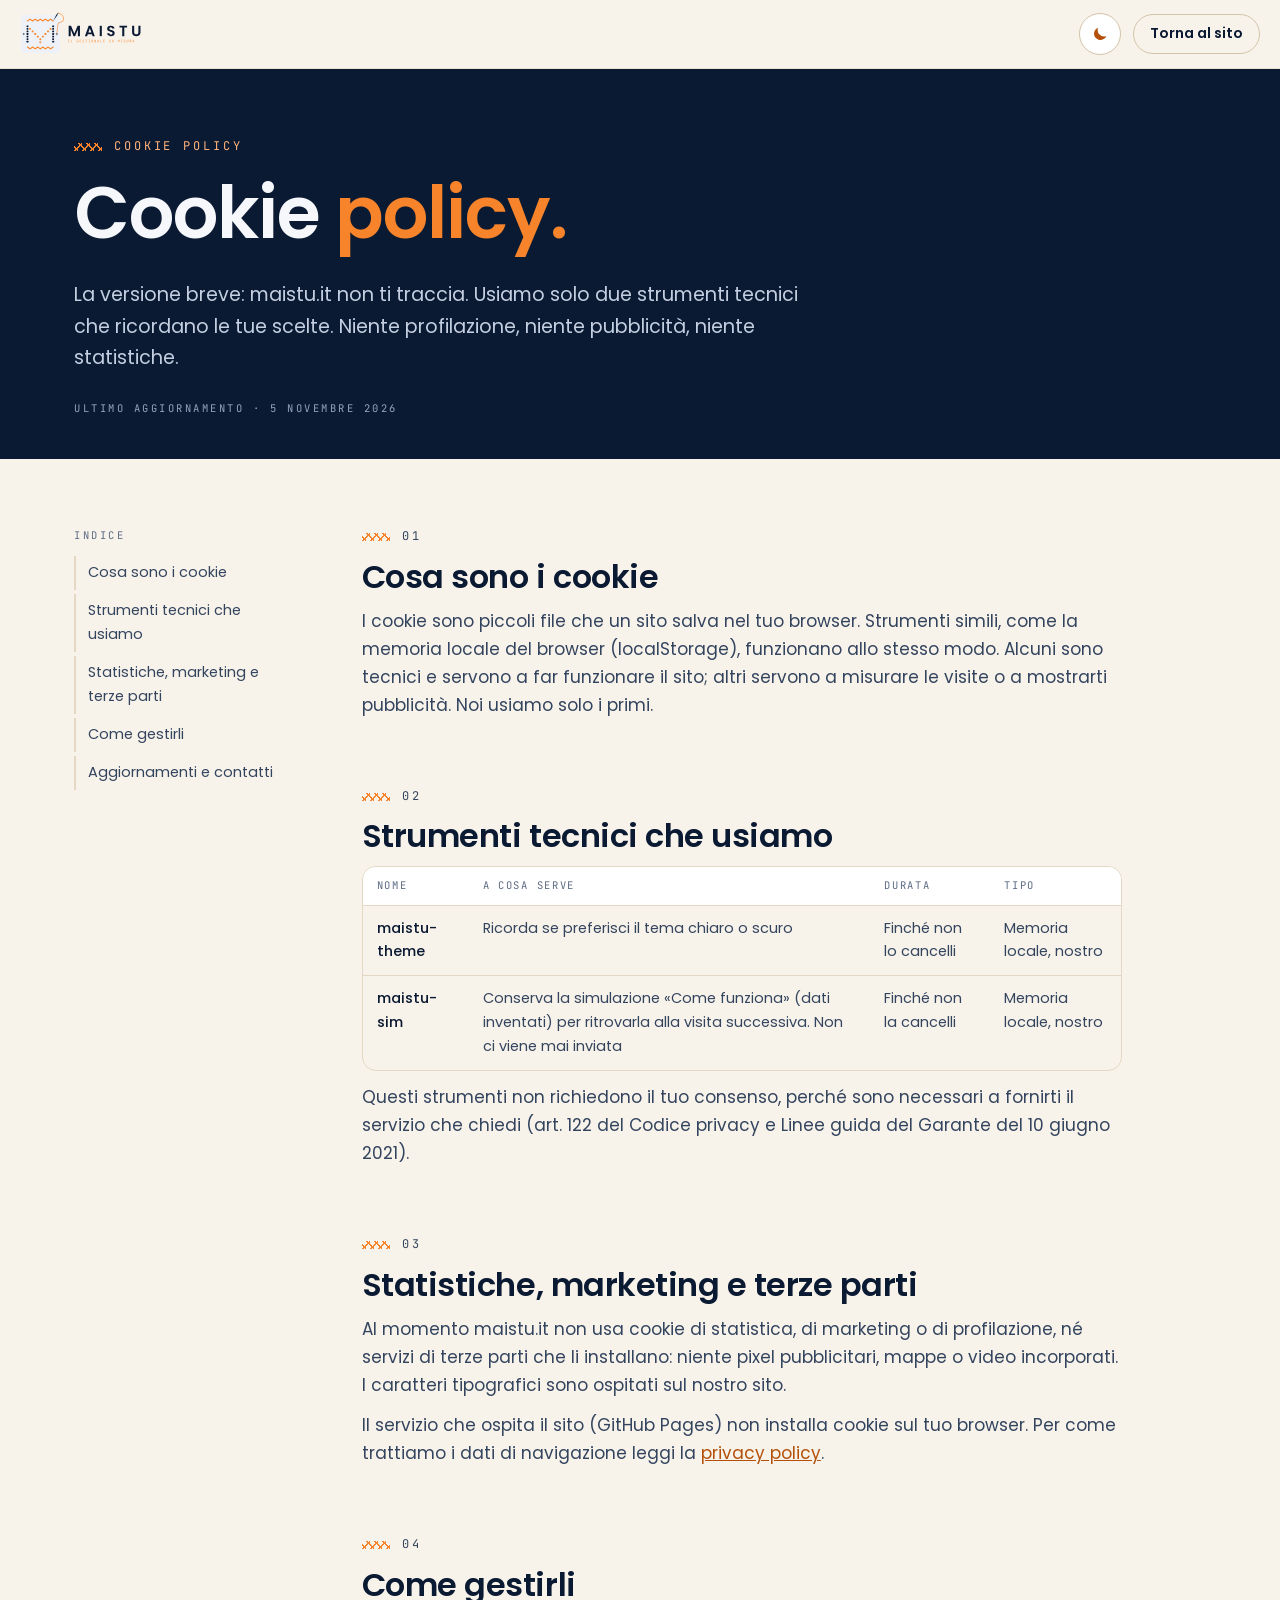
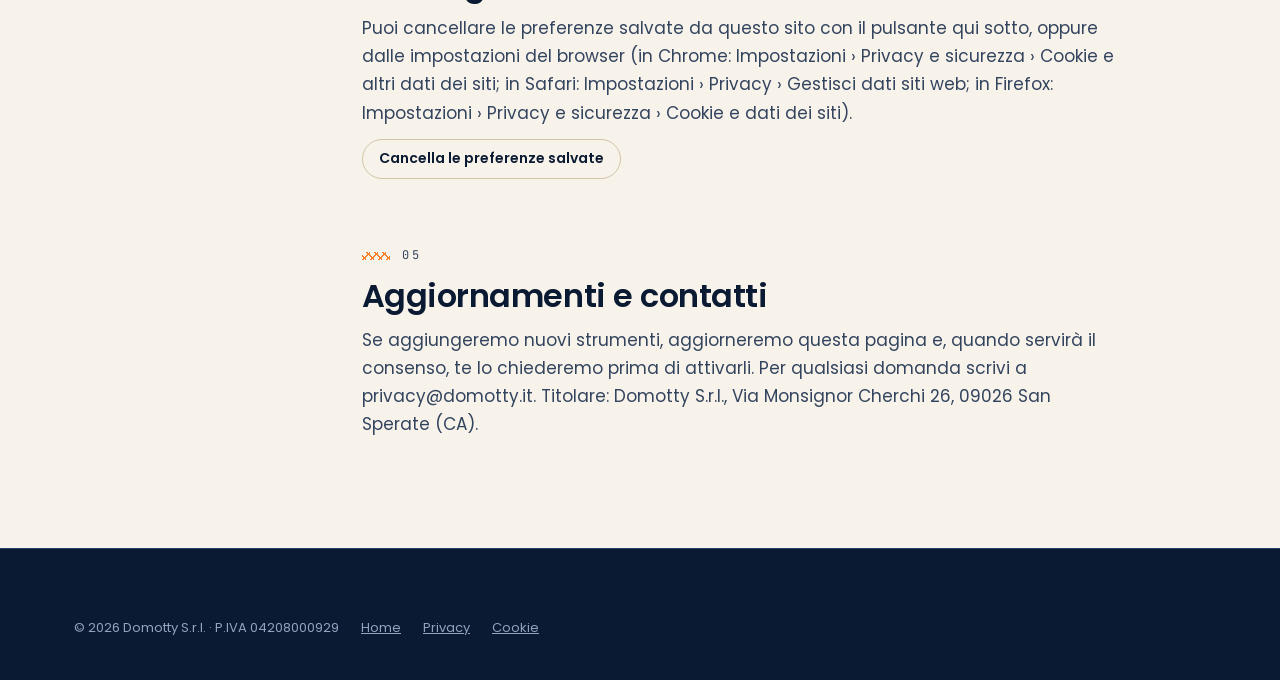
==== commit ff8d427c: "CAP di San Sperate 09026, via la scritta «Bozza» da privacy e cookie, FAQ senza ripetizioni Co-Autho" ====
--- a/cookie.html
+++ b/cookie.html
@@ -32,8 +32,8 @@
   </div>
 </header>
 <main id="main">
-<section class="lhero night"><div class="wrap"><p class="eyebrow">Cookie policy</p><h1>Cookie <span class="or">policy.</span></h1><p class="lead">La versione breve: maistu.it non ti traccia. Usiamo solo due strumenti tecnici che ricordano le tue scelte. Niente profilazione, niente pubblicità, niente statistiche.</p><p class="lmeta mono">Ultimo aggiornamento · 25 ottobre 2026 · Bozza da far verificare a un consulente</p></div></section>
-<div class="wrap lgrid"><nav class="ltoc" aria-label="Indice"><p class="mono">Indice</p><a href="#s1">Cosa sono i cookie</a><a href="#s2">Strumenti tecnici che usiamo</a><a href="#s3">Statistiche, marketing e terze parti</a><a href="#s4">Come gestirli</a><a href="#s5">Aggiornamenti e contatti</a></nav><div class="lbody"><section class="lsec" id="s1"><p class="eyebrow">01</p><h2>Cosa sono i cookie</h2><p>I cookie sono piccoli file che un sito salva nel tuo browser. Strumenti simili, come la memoria locale del browser (localStorage), funzionano allo stesso modo. Alcuni sono tecnici e servono a far funzionare il sito; altri servono a misurare le visite o a mostrarti pubblicità. Noi usiamo solo i primi.</p></section><section class="lsec" id="s2"><p class="eyebrow">02</p><h2>Strumenti tecnici che usiamo</h2><div class="ltbl"><table><thead><tr><th>Nome</th><th>A cosa serve</th><th>Durata</th><th>Tipo</th></tr></thead><tbody><tr><td>maistu-theme</td><td>Ricorda se preferisci il tema chiaro o scuro</td><td>Finché non lo cancelli</td><td>Memoria locale, nostro</td></tr><tr><td>maistu-sim</td><td>Conserva la simulazione «Come funziona» (dati inventati) per ritrovarla alla visita successiva. Non ci viene mai inviata</td><td>Finché non la cancelli</td><td>Memoria locale, nostro</td></tr></tbody></table></div><p>Questi strumenti non richiedono il tuo consenso, perché sono necessari a fornirti il servizio che chiedi (art. 122 del Codice privacy e Linee guida del Garante del 10 giugno 2021).</p></section><section class="lsec" id="s3"><p class="eyebrow">03</p><h2>Statistiche, marketing e terze parti</h2><p>Al momento maistu.it non usa cookie di statistica, di marketing o di profilazione, né servizi di terze parti che li installano: niente pixel pubblicitari, mappe o video incorporati. I caratteri tipografici sono ospitati sul nostro sito.</p><p>Il servizio che ospita il sito (GitHub Pages) non installa cookie sul tuo browser. Per come trattiamo i dati di navigazione leggi la <a href="privacy.html">privacy policy</a>.</p></section><section class="lsec" id="s4"><p class="eyebrow">04</p><h2>Come gestirli</h2><p>Puoi cancellare le preferenze salvate da questo sito con il pulsante qui sotto, oppure dalle impostazioni del browser (in Chrome: Impostazioni › Privacy e sicurezza › Cookie e altri dati dei siti; in Safari: Impostazioni › Privacy › Gestisci dati siti web; in Firefox: Impostazioni › Privacy e sicurezza › Cookie e dati dei siti).</p><p><button class="btn btn-ghost btn-sm" type="button" id="clearPrefs">Cancella le preferenze salvate</button> <span class="tiny muted" id="clearOut" role="status" aria-live="polite"></span></p></section><section class="lsec" id="s5"><p class="eyebrow">05</p><h2>Aggiornamenti e contatti</h2><p>Se aggiungeremo nuovi strumenti, aggiorneremo questa pagina e, quando servirà il consenso, te lo chiederemo prima di attivarli. Per qualsiasi domanda scrivi a privacy@domotty.it. Titolare: Domotty S.r.l., Via Monsignor Cherchi 26, 09027 San Sperate (CA).</p></section></div></div>
+<section class="lhero night"><div class="wrap"><p class="eyebrow">Cookie policy</p><h1>Cookie <span class="or">policy.</span></h1><p class="lead">La versione breve: maistu.it non ti traccia. Usiamo solo due strumenti tecnici che ricordano le tue scelte. Niente profilazione, niente pubblicità, niente statistiche.</p><p class="lmeta mono">Ultimo aggiornamento · 5 novembre 2026</p></div></section>
+<div class="wrap lgrid"><nav class="ltoc" aria-label="Indice"><p class="mono">Indice</p><a href="#s1">Cosa sono i cookie</a><a href="#s2">Strumenti tecnici che usiamo</a><a href="#s3">Statistiche, marketing e terze parti</a><a href="#s4">Come gestirli</a><a href="#s5">Aggiornamenti e contatti</a></nav><div class="lbody"><section class="lsec" id="s1"><p class="eyebrow">01</p><h2>Cosa sono i cookie</h2><p>I cookie sono piccoli file che un sito salva nel tuo browser. Strumenti simili, come la memoria locale del browser (localStorage), funzionano allo stesso modo. Alcuni sono tecnici e servono a far funzionare il sito; altri servono a misurare le visite o a mostrarti pubblicità. Noi usiamo solo i primi.</p></section><section class="lsec" id="s2"><p class="eyebrow">02</p><h2>Strumenti tecnici che usiamo</h2><div class="ltbl"><table><thead><tr><th>Nome</th><th>A cosa serve</th><th>Durata</th><th>Tipo</th></tr></thead><tbody><tr><td>maistu-theme</td><td>Ricorda se preferisci il tema chiaro o scuro</td><td>Finché non lo cancelli</td><td>Memoria locale, nostro</td></tr><tr><td>maistu-sim</td><td>Conserva la simulazione «Come funziona» (dati inventati) per ritrovarla alla visita successiva. Non ci viene mai inviata</td><td>Finché non la cancelli</td><td>Memoria locale, nostro</td></tr></tbody></table></div><p>Questi strumenti non richiedono il tuo consenso, perché sono necessari a fornirti il servizio che chiedi (art. 122 del Codice privacy e Linee guida del Garante del 10 giugno 2021).</p></section><section class="lsec" id="s3"><p class="eyebrow">03</p><h2>Statistiche, marketing e terze parti</h2><p>Al momento maistu.it non usa cookie di statistica, di marketing o di profilazione, né servizi di terze parti che li installano: niente pixel pubblicitari, mappe o video incorporati. I caratteri tipografici sono ospitati sul nostro sito.</p><p>Il servizio che ospita il sito (GitHub Pages) non installa cookie sul tuo browser. Per come trattiamo i dati di navigazione leggi la <a href="privacy.html">privacy policy</a>.</p></section><section class="lsec" id="s4"><p class="eyebrow">04</p><h2>Come gestirli</h2><p>Puoi cancellare le preferenze salvate da questo sito con il pulsante qui sotto, oppure dalle impostazioni del browser (in Chrome: Impostazioni › Privacy e sicurezza › Cookie e altri dati dei siti; in Safari: Impostazioni › Privacy › Gestisci dati siti web; in Firefox: Impostazioni › Privacy e sicurezza › Cookie e dati dei siti).</p><p><button class="btn btn-ghost btn-sm" type="button" id="clearPrefs">Cancella le preferenze salvate</button> <span class="tiny muted" id="clearOut" role="status" aria-live="polite"></span></p></section><section class="lsec" id="s5"><p class="eyebrow">05</p><h2>Aggiornamenti e contatti</h2><p>Se aggiungeremo nuovi strumenti, aggiorneremo questa pagina e, quando servirà il consenso, te lo chiederemo prima di attivarli. Per qualsiasi domanda scrivi a privacy@domotty.it. Titolare: Domotty S.r.l., Via Monsignor Cherchi 26, 09026 San Sperate (CA).</p></section></div></div>
 </main>
 <footer class="foot night">
   <div class="wrap foot-in">
--- a/assets/css/site.css
+++ b/assets/css/site.css
@@ -218,8 +218,10 @@
 
 /* ---------- visione ---------- */
 .vision{position:relative;overflow:hidden;padding-block:calc(var(--s5) * 1.3)}
-.loom{position:absolute;inset:0;display:grid;justify-content:end;align-content:center;gap:12px;padding-right:4vw;opacity:.85;pointer-events:none;
-  -webkit-mask-image:linear-gradient(90deg,transparent 30%,#000 62%,#000 92%,transparent);mask-image:linear-gradient(90deg,transparent 30%,#000 62%,#000 92%,transparent)}
+.loom{position:absolute;left:0;right:0;top:0;height:100%;display:grid;justify-content:start;align-content:center;gap:12px;overflow:hidden;pointer-events:none;
+  --tEnd:60%;
+  -webkit-mask-image:linear-gradient(90deg,transparent 0%,rgba(0,0,0,.08) 6%,rgba(0,0,0,.28) calc(var(--tEnd) * .6),rgba(0,0,0,.6) calc(var(--tEnd) - 4%),#000 calc(var(--tEnd) + 4%),#000 calc(var(--tEnd) + 14%),rgba(0,0,0,.4) calc(var(--tEnd) + (100% - var(--tEnd)) * .7),transparent 100%);
+  mask-image:linear-gradient(90deg,transparent 0%,rgba(0,0,0,.08) 6%,rgba(0,0,0,.28) calc(var(--tEnd) * .6),rgba(0,0,0,.6) calc(var(--tEnd) - 4%),#000 calc(var(--tEnd) + 4%),#000 calc(var(--tEnd) + 14%),rgba(0,0,0,.4) calc(var(--tEnd) + (100% - var(--tEnd)) * .7),transparent 100%)}
 .loom i{width:8px;height:8px;border-radius:2px;background:var(--dot-off);transition:background .5s,transform .5s cubic-bezier(.3,1.7,.5,1);transform:scale(.7)}
 .loom i.on{transform:none}
 .loom i.on.o{background:rgba(247,132,42,.55)}
@@ -429,7 +431,7 @@
 .sect li:nth-child(2){transition-delay:.04s}.sect li:nth-child(3){transition-delay:.08s}.sect li:nth-child(4){transition-delay:.12s}
 .sect .try{margin-top:auto;justify-self:start;background:none;border:0;padding:6px 0 0;color:var(--or-tx);font-weight:600;font-size:14px;cursor:pointer}
 .sect .try:hover{text-decoration:underline}
-.sect.custom{background:transparent;border-style:dashed}
+.sect.custom{background:transparent;border-style:dashed;grid-column:1 / -1}
 
 /* ---------- metodo ---------- */
 .method-wrap{position:relative;max-width:820px;margin:0 auto}
@@ -448,7 +450,7 @@
 /* ---------- prezzi ---------- */
 .placeholder-note{color:var(--or-tx);font-size:11px;border:1px dashed var(--or);border-radius:8px;padding:6px 10px;justify-self:start}
 .calc{display:grid;gap:var(--s3)}
-.calc-ctl{display:grid;grid-template-columns:auto minmax(0,1fr) minmax(0,1.4fr);gap:var(--s3);align-items:end;background:var(--sf1);border:1px solid var(--b1);border-radius:var(--r-l);padding:var(--s2) var(--s3)}
+.calc-ctl{display:grid;grid-template-columns:minmax(0,1fr) minmax(0,1.4fr);gap:var(--s3);align-items:end;background:var(--sf1);border:1px solid var(--b1);border-radius:var(--r-l);padding:var(--s2) var(--s3)}
 .ctl{display:grid;gap:10px;min-width:0}
 .ctl label,.ctl-l{font-size:14px;color:var(--t2);font-weight:500}
 .range-row{display:flex;align-items:center;gap:14px}
@@ -464,7 +466,7 @@
 .seg .save{font-size:10.5px;color:var(--or-tx);font-weight:600}
 .seg-4{display:grid;grid-template-columns:repeat(4,minmax(0,1fr))}
 .plans{display:grid;grid-template-columns:repeat(3,minmax(0,1fr));gap:var(--s2);align-items:stretch}
-.plan{position:relative;background:var(--sf1);border:1px solid var(--b1);border-radius:var(--r-l);padding:var(--s3) var(--s2) var(--s2);display:grid;gap:14px;grid-template-rows:auto auto auto 1fr auto;transition:transform .4s cubic-bezier(.2,.8,.2,1),border-color .3s,box-shadow .3s}
+.plan{position:relative;background:var(--sf1);border:1px solid var(--b1);border-radius:var(--r-l);padding:var(--s3) var(--s2) var(--s2);display:grid;gap:14px;grid-template-rows:auto auto auto auto 1fr auto;transition:transform .4s cubic-bezier(.2,.8,.2,1),border-color .3s,box-shadow .3s}
 .plan.reco{border-color:var(--or);box-shadow:0 30px 80px -40px rgba(247,132,42,.55);transform:translateY(-8px)}
 .plan .badge{position:absolute;top:-12px;left:var(--s2);background:var(--or);color:var(--on-or);font-family:var(--mono);font-size:10.5px;letter-spacing:.16em;text-transform:uppercase;padding:4px 10px;border-radius:999px;opacity:0;transform:translateY(6px);transition:opacity .3s,transform .3s}
 .plan.reco .badge{opacity:1;transform:none}
@@ -481,7 +483,9 @@
 .plan li.no::before{background:var(--b2)}
 .plan .btn{width:100%}
 .plan.na{opacity:.55}
-.plan.na .price .n{font-size:26px}
+.plan.na .price .n{font-size:20px;line-height:1.3;letter-spacing:-.01em}
+.btn-off{cursor:not-allowed;color:var(--t3);border-style:dashed;white-space:normal;text-align:center}
+.btn-off:hover{color:var(--t3);border-color:var(--b2)}
 .addons{margin-top:var(--s4)}
 .addons-head{display:flex;flex-wrap:wrap;align-items:baseline;justify-content:space-between;gap:8px 24px;margin-bottom:var(--s2)}
 .addons-head h3{font-size:24px}
@@ -609,12 +613,63 @@
 .quote{display:grid;grid-template-columns:minmax(0,1fr) auto;gap:var(--s2);align-items:center;padding:var(--s2) var(--s3);border-radius:var(--r-l);border:1px solid var(--or);background:radial-gradient(circle at 100% 0,color-mix(in srgb,var(--or) 22%,transparent),transparent 60%),var(--sf1);animation:fadeUp .5s both}
 .quote h3{font-size:clamp(20px,2.2vw,26px);margin-block:8px}
 .quote p:not(.eyebrow){color:var(--t2);max-width:62ch}
+.quote[hidden]{display:none}
 .plans.dim .plan{opacity:.42;filter:saturate(.6)}
 .plans-note{margin-top:-10px}
 .addon-custom{grid-column:1 / -1;grid-template-columns:minmax(0,1fr) minmax(0,1fr);gap:var(--s2);align-items:center;border-style:dashed}
 .ac-l{display:grid;grid-template-columns:minmax(0,1fr) auto;gap:4px 14px}
 .ac-l .ad{grid-column:1 / -1}
 .ac-r{font-size:13.5px;color:var(--t2);line-height:1.5;padding-left:var(--s2);border-left:1px solid var(--b1)}
+/* famiglie di piani: Aziende e Ospitalità */
+.calc-top{display:flex;flex-wrap:wrap;align-items:center;justify-content:space-between;gap:var(--s1) var(--s2)}
+.fam{display:grid;grid-template-columns:repeat(4,minmax(0,1fr));gap:10px;flex:1 1 720px;max-width:1000px}
+.fam button{position:relative;overflow:hidden;text-align:left;display:grid;gap:2px;background:transparent;border:1px solid var(--b1);border-radius:var(--r);padding:14px 20px 16px;cursor:pointer;transition:border-color .3s,background .3s}
+.fam button::after{content:"";position:absolute;left:0;right:0;bottom:0;height:3px;background:var(--or);transform:scaleX(0);transform-origin:left;transition:transform .4s cubic-bezier(.2,.8,.2,1)}
+.fam button:hover{border-color:var(--b2)}
+.fam button[aria-selected="true"]{background:var(--sf1);border-color:var(--b2)}
+.fam button[aria-selected="true"]::after{transform:none}
+.fam .ft{font-weight:600;font-size:18px}
+.fam .fd{font-size:13.5px;color:var(--t3);line-height:1.4}
+.fam .new{display:inline-block;vertical-align:3px;margin-left:6px;font-family:var(--mono);font-size:9.5px;letter-spacing:.14em;text-transform:uppercase;background:var(--or);color:var(--on-or);padding:2px 7px;border-radius:999px;font-weight:500}
+.plans-1{grid-template-columns:minmax(0,1fr)}
+.fam-pan{display:grid;gap:var(--s3)}
+.fam-pan[hidden]{display:none}
+.fam-pan > *{animation:fadeUp .45s cubic-bezier(.2,.8,.2,1) both}
+.calc-ctl-os{grid-template-columns:auto minmax(0,1fr) minmax(0,1fr)}
+.seg-2{display:grid;grid-template-columns:repeat(2,minmax(0,1fr))}
+.plans-4{grid-template-columns:repeat(4,minmax(0,1fr));gap:var(--s1)}
+.plans-4 .plan{padding:var(--s3) 20px 20px}
+.plans-4 .price .n{font-size:40px}
+.plans-2{grid-template-columns:repeat(2,minmax(0,1fr))}
+.plan li b{color:var(--fg);font-weight:600}
+.plan li.calc-line{font-variant-numeric:tabular-nums;color:var(--t3);font-size:13.5px}
+.plan li.calc-line::before{background:transparent;border:1.5px solid var(--or)}
+.hosp{display:grid;grid-template-columns:minmax(0,2fr) minmax(0,1fr);gap:var(--s2);align-items:stretch}
+.hosp.hosp-larga{grid-template-columns:minmax(0,1fr)}
+.hosp-larga .hosp-inc ul{grid-template-columns:repeat(2,minmax(0,1fr));column-gap:var(--s2)}
+.hosp-inc{background:var(--sf2);border:1px solid var(--b1);border-radius:var(--r-l);padding:var(--s2);display:grid;gap:14px;align-content:start}
+.hosp-inc ul{list-style:none;margin:0;padding:0;display:grid;gap:9px;font-size:14px;color:var(--t2);line-height:1.5}
+.hosp-inc li{display:flex;gap:10px}
+.hosp-inc li::before{content:"";flex:none;width:8px;height:8px;margin-top:7px;border-radius:2px;background:var(--or)}
+.hosp-ex{display:grid;gap:10px}
+.hosp-ex-list{display:grid;grid-template-columns:repeat(4,minmax(0,1fr));gap:10px}
+.ex{display:grid;grid-template-columns:minmax(0,1fr) auto;gap:0 10px;align-items:baseline;text-align:left;background:var(--sf1);border:1px dashed var(--b2);border-radius:var(--r);padding:12px 14px;cursor:pointer;font-size:14px;color:var(--t2);transition:border-color .25s}
+.ex:hover{border-color:var(--or)}
+.ex b{font-variant-numeric:tabular-nums;color:var(--or-tx);font-size:16px}
+.ex small{grid-column:1 / -1;font-size:12px;color:var(--t3)}
+.plans-rules{display:grid;gap:8px;padding:var(--s1) var(--s2);border-left:3px solid var(--or);background:var(--sf1);border-radius:0 var(--r) var(--r) 0;font-size:14.5px;color:var(--t2)}
+.plans-rules p + p{margin-top:0}
+.plans-rules b{color:var(--fg);font-weight:600}
+/* moduli a fasce: fascia → moduli */
+.tiers{display:grid;gap:12px}
+.tier{display:grid;grid-template-columns:200px minmax(0,1fr);gap:var(--s2);align-items:start;padding:var(--s1) 0 var(--s1);border-top:1px solid var(--b1)}
+.tier-h{display:grid;gap:2px;padding-top:6px}
+.tier-n{font-family:var(--mono);font-size:12px;letter-spacing:.2em;text-transform:uppercase;color:var(--or-tx)}
+.tier-p{font-weight:600;font-size:20px;font-variant-numeric:tabular-nums}
+.tier-p small{display:block;font-size:13px;font-weight:400;color:var(--t3);line-height:1.3}
+.tier-d{font-size:13px;color:var(--t3);line-height:1.45}
+.tier-mods{display:grid;grid-template-columns:repeat(3,minmax(0,1fr));gap:12px}
+.tiers .addon-custom{margin-top:var(--s1)}
 
 /* ---------- prova 15 giorni ---------- */
 .prova{padding-block:var(--s5)}
@@ -637,14 +692,22 @@
 .prova-cta .muted{font-size:14px}
 
 @media (max-width: 1080px){
+  .fam{grid-template-columns:repeat(2,minmax(0,1fr))}
   .trial{grid-template-columns:repeat(2,minmax(0,1fr))}
   .links{display:none}
   .nav-act{margin-left:auto}
   .manifesto{grid-template-columns:repeat(2,minmax(0,1fr))}
   .sect-grid{grid-template-columns:repeat(2,minmax(0,1fr))}
   .calc-ctl{grid-template-columns:1fr 1fr}
-  .calc-ctl .seg:first-child{grid-column:1 / -1;justify-self:start}
+  .calc-ctl-os .ctl:first-child{grid-column:1 / -1}
   .addon-list{grid-template-columns:repeat(2,minmax(0,1fr))}
+  .plans-4{grid-template-columns:repeat(2,minmax(0,1fr));gap:var(--s2)}
+  .plans-4 .plan.reco{transform:none}
+  .hosp{grid-template-columns:minmax(0,1fr)}
+  .hosp-ex-list{grid-template-columns:repeat(2,minmax(0,1fr))}
+  .tier{grid-template-columns:minmax(0,1fr);gap:10px}
+  .tier-h{grid-template-columns:auto auto minmax(0,1fr);align-items:baseline;column-gap:14px}
+  .tier-mods{grid-template-columns:repeat(2,minmax(0,1fr))}
 }
 @media (max-width: 900px){
   :root{--nav-h:60px}
@@ -702,6 +765,7 @@
   .stock-row{grid-template-columns:minmax(0,1fr) 70px 44px auto;gap:8px}
 }
 @media (max-width: 620px){
+  .hosp-larga .hosp-inc ul{grid-template-columns:minmax(0,1fr)}
   .brand img{height:38px}
   .nav-act .btn{display:none}
   .manifesto,.sect-grid,.addon-list,.chans,.f-2,.foot-cols{grid-template-columns:minmax(0,1fr)}
@@ -713,7 +777,20 @@
   .sectors{grid-template-columns:1fr 1fr}
   .contact-list li{grid-template-columns:minmax(0,1fr);gap:0}
   .form{padding:var(--s2)}
-  .price .n{font-size:38px}
+  .price .n,.plans-4 .price .n{font-size:38px}
+  .calc-top{display:grid;grid-template-columns:minmax(0,1fr)}
+  .fam{max-width:none;grid-template-columns:repeat(2,minmax(0,1fr))}
+  .fam button{padding:12px 14px 14px}
+  .fam .ft{font-size:16.5px}
+  .fam .fd{font-size:12.5px}
+  #billing{display:grid;grid-template-columns:repeat(2,minmax(0,1fr))}
+  .calc-ctl-os{grid-template-columns:minmax(0,1fr)}
+  .plans-rules{padding:var(--s1)}
+  .tier-h{grid-template-columns:auto minmax(0,1fr)}
+  .tier-d{grid-column:1 / -1}
+  .tier-mods{grid-template-columns:minmax(0,1fr)}
+  .tier-p small{display:inline}
+  .hosp-ex-list{grid-template-columns:minmax(0,1fr)}
   .sect{min-height:0}
 }
 
@@ -764,3 +841,22 @@
   .lgrid{grid-template-columns:minmax(0,1fr);gap:var(--s3)}
   .ltoc{position:static;grid-template-columns:repeat(2,minmax(0,1fr))}
 }
+
+/* ---------- pop-up di conferma (contatti e newsletter) ---------- */
+.pop{position:fixed;inset:0;z-index:80;display:grid;place-items:center;padding:max(16px,env(safe-area-inset-top,0px)) max(16px,env(safe-area-inset-right,0px)) max(16px,env(safe-area-inset-bottom,0px)) max(16px,env(safe-area-inset-left,0px))}
+.pop[hidden]{display:none}
+.pop-bg{position:absolute;inset:0;background:rgba(5,12,26,.72);-webkit-backdrop-filter:blur(6px);backdrop-filter:blur(6px);animation:popFade .3s ease both}
+.pop-box{position:relative;width:min(440px,100%);background:#10223F;color:#F5F7FB;border:1px solid #23406A;border-radius:var(--r-l);padding:var(--s3) var(--s3) var(--s2);display:grid;justify-items:center;text-align:center;gap:12px;box-shadow:0 40px 100px -30px rgba(0,0,0,.8);animation:popIn .5s cubic-bezier(.3,1.5,.5,1) both}
+.pop-box:focus{outline:none}
+.pop-box h3{font-size:26px}
+.pop-box p{color:#C3CEE0;font-size:15.5px;line-height:1.6;max-width:36ch}
+.pop-box p b{color:#F5F7FB;font-weight:600}
+.pop-box .btn{min-width:140px;margin-top:6px}
+.pop-tile{fill:#132849}
+.pop-zz{fill:none;stroke:#F7842A;stroke-width:4;stroke-linejoin:round;stroke-linecap:round;stroke-dasharray:1 1;stroke-dashoffset:1;animation:popDraw .6s .2s ease-out forwards}
+.pop-zz2{animation-delay:.35s}
+.pop-ok{fill:none;stroke:#F5F7FB;stroke-width:9;stroke-linecap:round;stroke-linejoin:round;stroke-dasharray:1 1;stroke-dashoffset:1;animation:popDraw .5s .7s cubic-bezier(.6,0,.2,1) forwards}
+@keyframes popDraw{to{stroke-dashoffset:0}}
+@keyframes popFade{from{opacity:0}}
+@keyframes popIn{from{opacity:0;transform:translateY(16px) scale(.94)}}
+@media (prefers-reduced-motion: reduce){.pop-zz,.pop-ok{stroke-dashoffset:0;animation:none}}
